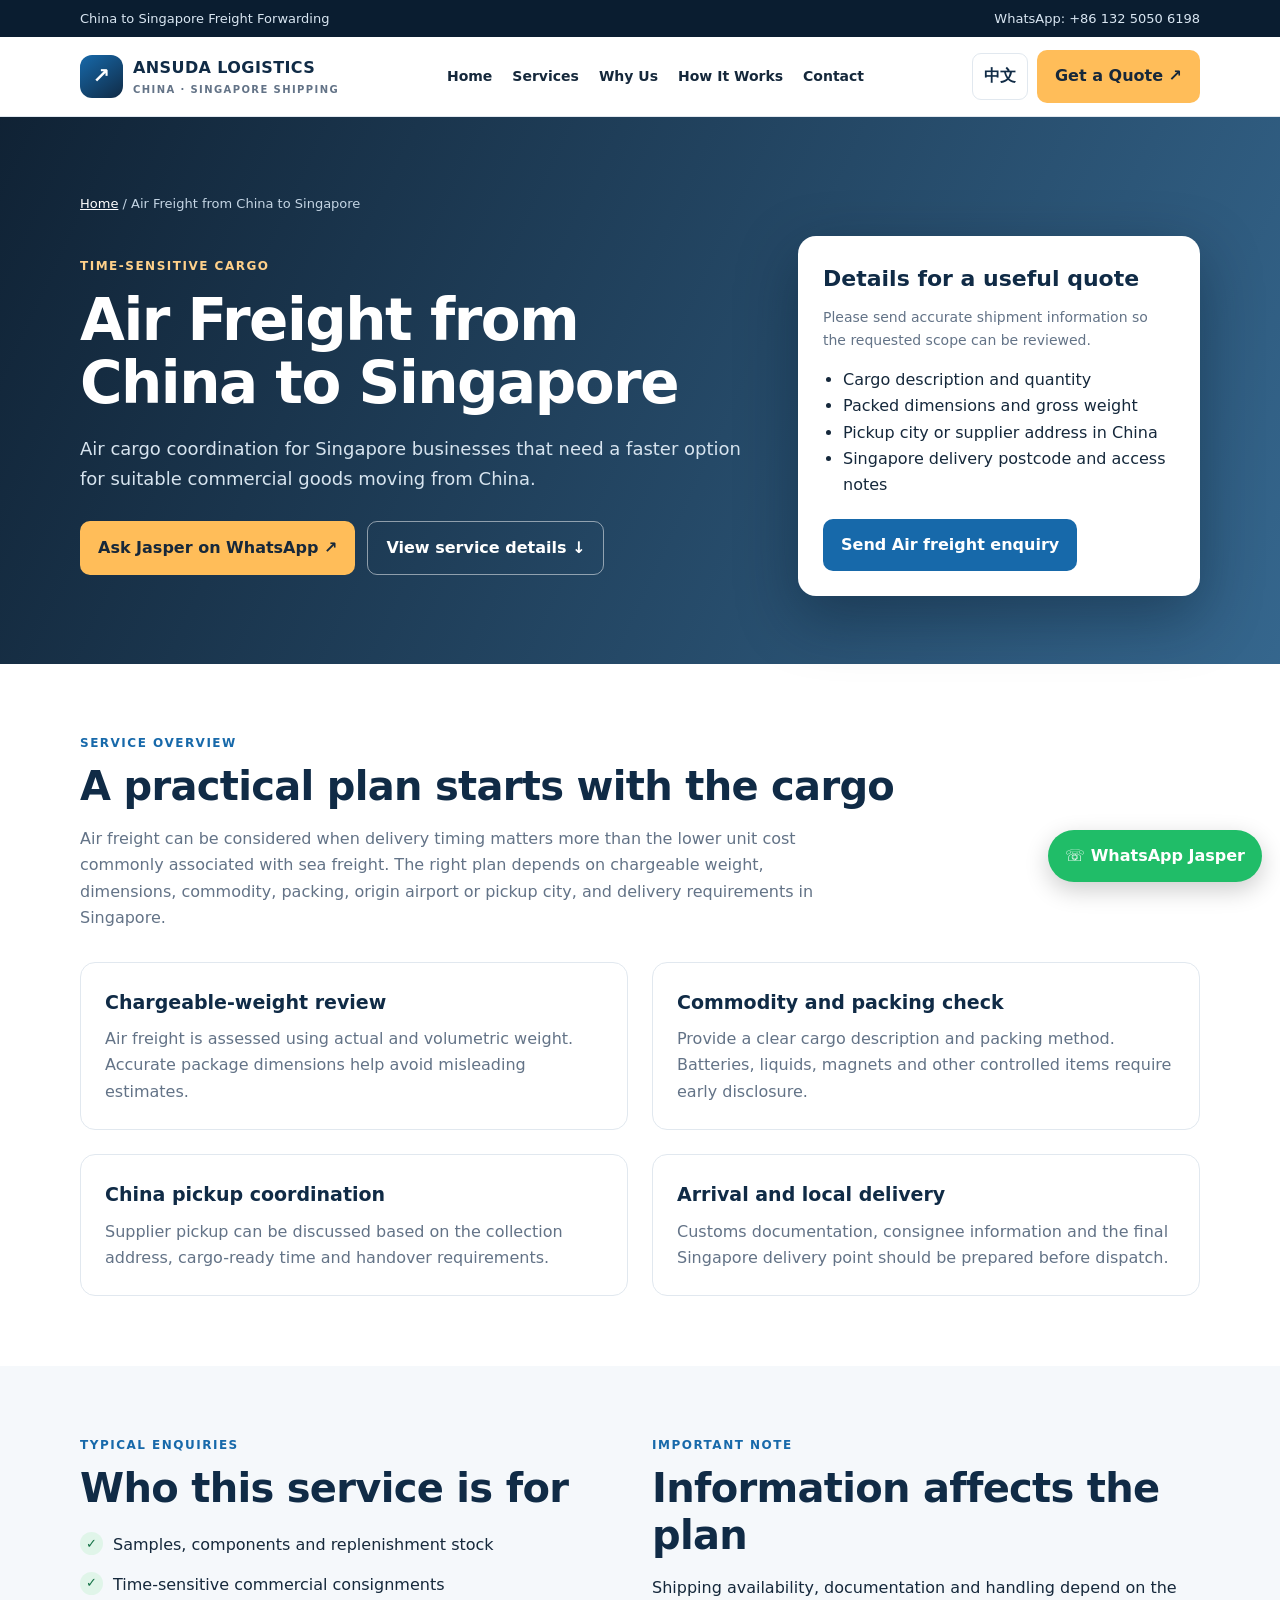
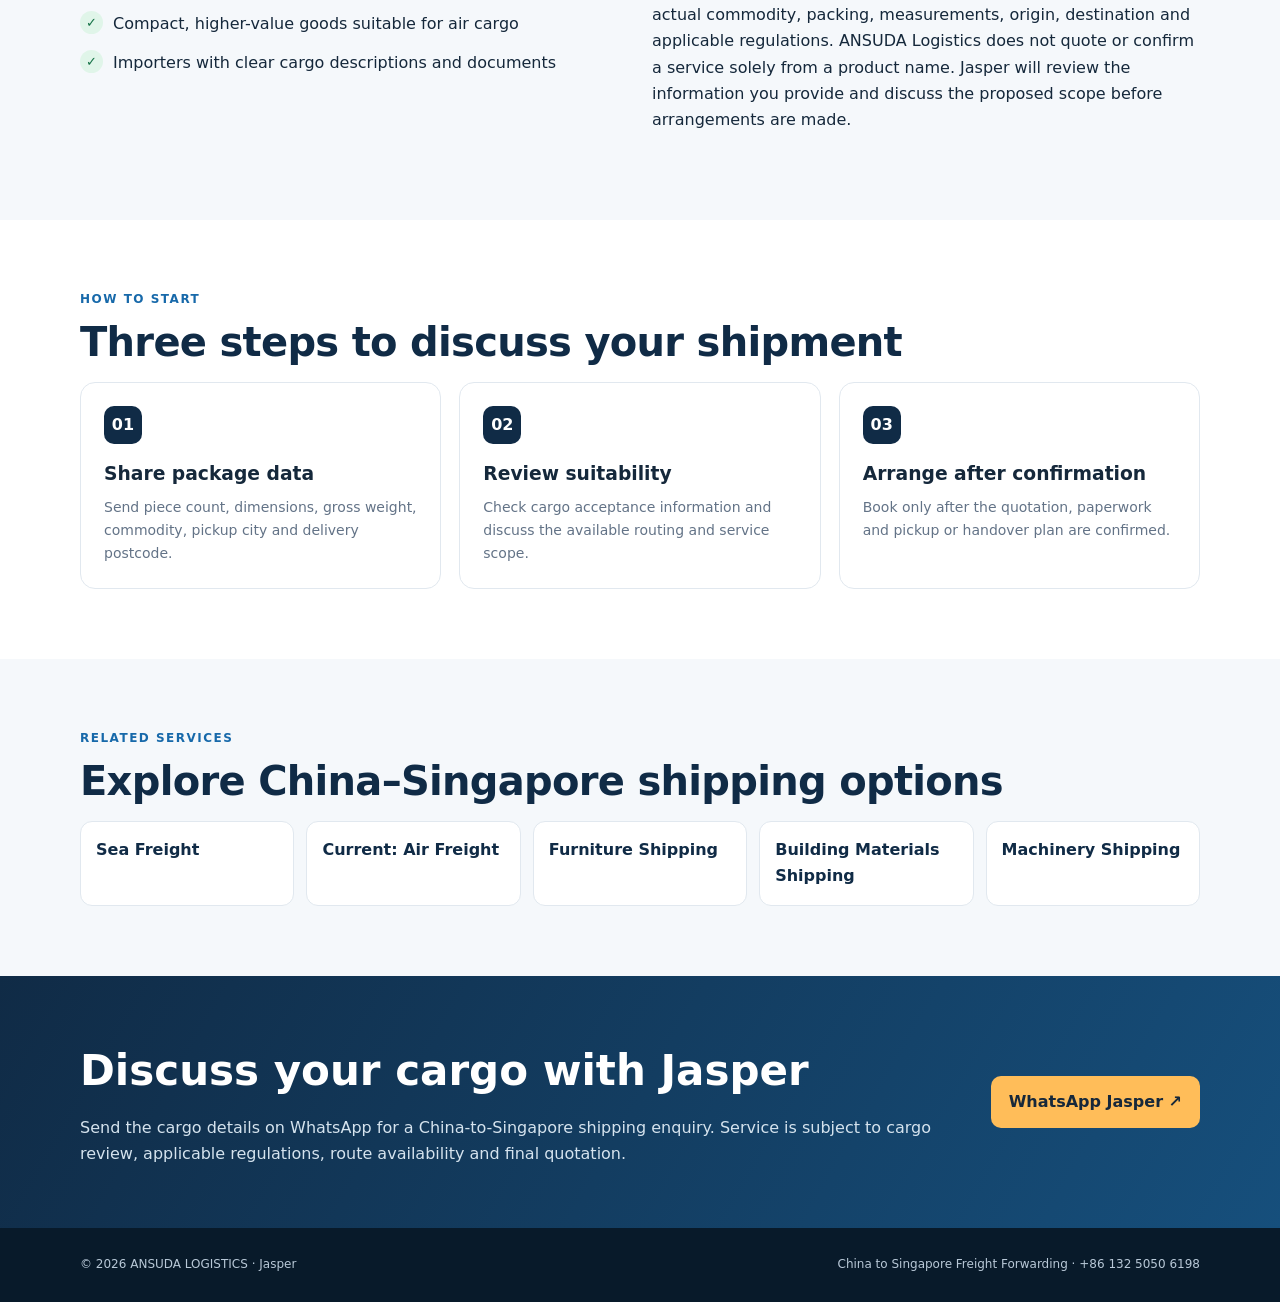
==== air-freight-china-to-singapore/index.html @ 1523f57a "Add phase 2 SEO service pages" ====
<!DOCTYPE html>
<html lang="en"><head><meta charset="utf-8"><meta name="viewport" content="width=device-width,initial-scale=1"><meta name="description" content="Air freight from China to Singapore for time-sensitive commercial cargo, with pickup, customs and delivery coordination. Request a quote from Jasper."><meta name="theme-color" content="#102b46"><link rel="canonical" href="https://sgshipping.com.cn/air-freight-china-to-singapore/"><link rel="stylesheet" href="/assets/service-pages.css"><title>Air Freight China to Singapore | ANSUDA Logistics</title><script type="application/ld+json">{"@context":"https://schema.org","@graph":[{"@type":"Service","name":"Air Freight from China to Singapore","description":"Air freight from China to Singapore for time-sensitive commercial cargo, with pickup, customs and delivery coordination. Request a quote from Jasper.","url":"https://sgshipping.com.cn/air-freight-china-to-singapore/","provider":{"@type":"Organization","name":"ANSUDA Logistics","url":"https://sgshipping.com.cn/"},"areaServed":{"@type":"Country","name":"Singapore"}},{"@type":"BreadcrumbList","itemListElement":[{"@type":"ListItem","position":1,"name":"Home","item":"https://sgshipping.com.cn/"},{"@type":"ListItem","position":2,"name":"Air Freight from China to Singapore","item":"https://sgshipping.com.cn/air-freight-china-to-singapore/"}]}]}</script></head>
<body><div class="topbar"><div class="wrap"><span>China to Singapore Freight Forwarding</span><span>WhatsApp: +86 132 5050 6198</span></div></div>
<nav class="nav" aria-label="Primary"><div class="wrap navinner"><a class="brand" href="/"><span class="brandmark">↗</span><span>ANSUDA LOGISTICS<small>CHINA · SINGAPORE SHIPPING</small></span></a><button class="menu" id="menu" type="button" aria-expanded="false" aria-controls="navlinks" aria-label="Open navigation menu">☰</button><div class="navlinks" id="navlinks"><a href="/">Home</a><a href="/#services">Services</a><a href="/#why-us">Why Us</a><a href="/#process">How It Works</a><a href="#contact">Contact</a></div><div class="actions"><a class="lang" href="/?lang=zh" lang="zh">中文</a><a class="btn" href="https://wa.me/8613250506198?text=Hi%20Jasper%2C%20I'd%20like%20an%20air%20freight%20quote%20from%20China%20to%20Singapore." target="_blank" rel="noopener">Get a Quote ↗</a></div></div></nav>
<main><section class="hero"><div class="wrap"><p class="breadcrumbs"><a href="/">Home</a> / Air Freight from China to Singapore</p><div class="hero-grid"><div><div class="eyebrow">TIME-SENSITIVE CARGO</div><h1>Air Freight from China to Singapore</h1><p class="lead">Air cargo coordination for Singapore businesses that need a faster option for suitable commercial goods moving from China.</p><div class="hero-buttons"><a class="btn" href="https://wa.me/8613250506198?text=Hi%20Jasper%2C%20I'd%20like%20an%20air%20freight%20quote%20from%20China%20to%20Singapore." target="_blank" rel="noopener">Ask Jasper on WhatsApp ↗</a><a class="btn outline" href="#details">View service details ↓</a></div></div><aside class="quote-card"><h2>Details for a useful quote</h2><p>Please send accurate shipment information so the requested scope can be reviewed.</p><ul><li>Cargo description and quantity</li><li>Packed dimensions and gross weight</li><li>Pickup city or supplier address in China</li><li>Singapore delivery postcode and access notes</li></ul><a class="btn blue" href="https://wa.me/8613250506198?text=Hi%20Jasper%2C%20I'd%20like%20an%20air%20freight%20quote%20from%20China%20to%20Singapore." target="_blank" rel="noopener">Send Air freight enquiry</a></aside></div></div></section>
<section class="section" id="details"><div class="wrap"><div class="kicker">SERVICE OVERVIEW</div><h2>A practical plan starts with the cargo</h2><p class="section-intro">Air freight can be considered when delivery timing matters more than the lower unit cost commonly associated with sea freight. The right plan depends on chargeable weight, dimensions, commodity, packing, origin airport or pickup city, and delivery requirements in Singapore.</p><div class="grid-2"><article class="card"><h3>Chargeable-weight review</h3><p>Air freight is assessed using actual and volumetric weight. Accurate package dimensions help avoid misleading estimates.</p></article><article class="card"><h3>Commodity and packing check</h3><p>Provide a clear cargo description and packing method. Batteries, liquids, magnets and other controlled items require early disclosure.</p></article><article class="card"><h3>China pickup coordination</h3><p>Supplier pickup can be discussed based on the collection address, cargo-ready time and handover requirements.</p></article><article class="card"><h3>Arrival and local delivery</h3><p>Customs documentation, consignee information and the final Singapore delivery point should be prepared before dispatch.</p></article></div></div></section>
<section class="section soft"><div class="wrap grid-2"><div><div class="kicker">TYPICAL ENQUIRIES</div><h2>Who this service is for</h2><ul class="checklist"><li><span class="check">✓</span><span>Samples, components and replenishment stock</span></li><li><span class="check">✓</span><span>Time-sensitive commercial consignments</span></li><li><span class="check">✓</span><span>Compact, higher-value goods suitable for air cargo</span></li><li><span class="check">✓</span><span>Importers with clear cargo descriptions and documents</span></li></ul></div><div><div class="kicker">IMPORTANT NOTE</div><h2>Information affects the plan</h2><p>Shipping availability, documentation and handling depend on the actual commodity, packing, measurements, origin, destination and applicable regulations. ANSUDA Logistics does not quote or confirm a service solely from a product name. Jasper will review the information you provide and discuss the proposed scope before arrangements are made.</p></div></div></section>
<section class="section"><div class="wrap"><div class="kicker">HOW TO START</div><h2>Three steps to discuss your shipment</h2><div class="steps"><article class="step"><b>01</b><h3>Share package data</h3><p>Send piece count, dimensions, gross weight, commodity, pickup city and delivery postcode.</p></article><article class="step"><b>02</b><h3>Review suitability</h3><p>Check cargo acceptance information and discuss the available routing and service scope.</p></article><article class="step"><b>03</b><h3>Arrange after confirmation</h3><p>Book only after the quotation, paperwork and pickup or handover plan are confirmed.</p></article></div></div></section>
<section class="section soft"><div class="wrap"><div class="kicker">RELATED SERVICES</div><h2>Explore China–Singapore shipping options</h2><div class="related"><a href="/sea-freight-china-to-singapore/">Sea Freight</a><a href="/air-freight-china-to-singapore/">Current: Air Freight</a><a href="/furniture-shipping-china-to-singapore/">Furniture Shipping</a><a href="/building-materials-shipping-to-singapore/">Building Materials Shipping</a><a href="/machinery-shipping-china-to-singapore/">Machinery Shipping</a></div></div></section>
<section class="cta" id="contact"><div class="wrap cta-grid"><div><h2>Discuss your cargo with Jasper</h2><p>Send the cargo details on WhatsApp for a China-to-Singapore shipping enquiry. Service is subject to cargo review, applicable regulations, route availability and final quotation.</p></div><a class="btn" href="https://wa.me/8613250506198?text=Hi%20Jasper%2C%20I'd%20like%20an%20air%20freight%20quote%20from%20China%20to%20Singapore." target="_blank" rel="noopener">WhatsApp Jasper ↗</a></div></section></main>
<footer class="footer"><div class="wrap"><span>© <span id="year"></span> ANSUDA LOGISTICS · Jasper</span><span>China to Singapore Freight Forwarding · +86 132 5050 6198</span></div></footer><a class="floating-wa" href="https://wa.me/8613250506198?text=Hi%20Jasper%2C%20I'd%20like%20an%20air%20freight%20quote%20from%20China%20to%20Singapore." target="_blank" rel="noopener" aria-label="Ask Jasper about Air freight on WhatsApp">☏ WhatsApp Jasper</a>
<script>const menu=document.getElementById('menu'),links=document.getElementById('navlinks');menu.addEventListener('click',()=>{const open=menu.getAttribute('aria-expanded')==='true';menu.setAttribute('aria-expanded',String(!open));menu.textContent=open?'☰':'×';links.classList.toggle('open',!open)});links.querySelectorAll('a').forEach(a=>a.addEventListener('click',()=>{links.classList.remove('open');menu.setAttribute('aria-expanded','false');menu.textContent='☰'}));document.addEventListener('keydown',e=>{if(e.key==='Escape'){links.classList.remove('open');menu.setAttribute('aria-expanded','false');menu.textContent='☰'}});document.getElementById('year').textContent=new Date().getFullYear();</script></body></html>
---- assets/service-pages.css ----
:root{--navy:#102b46;--blue:#1769aa;--gold:#ffbd59;--ink:#15283b;--muted:#637387;--paper:#f5f8fb;--white:#fff;--line:#e1e8ef}
*{box-sizing:border-box}html{scroll-behavior:smooth;overflow-x:hidden}body{margin:0;overflow-x:hidden;font-family:Inter,ui-sans-serif,system-ui,-apple-system,BlinkMacSystemFont,"Segoe UI",sans-serif;color:var(--ink);line-height:1.65;background:#fff}a{color:inherit}.wrap{width:min(1120px,92%);margin:auto}.topbar{background:#0a1d30;color:#d9e6f2;font-size:13px;padding:8px 0}.topbar .wrap,.footer .wrap{display:flex;justify-content:space-between;gap:12px;flex-wrap:wrap}.nav{position:sticky;top:0;z-index:10;background:#fff;border-bottom:1px solid var(--line)}.navinner{display:flex;align-items:center;justify-content:space-between;gap:20px;padding:13px 0}.brand{display:flex;align-items:center;gap:10px;text-decoration:none;font-weight:850;letter-spacing:.4px;color:var(--navy)}.brandmark{width:43px;height:43px;flex:0 0 43px;border-radius:12px;background:linear-gradient(145deg,#1769aa,#102b46);display:grid;place-items:center;color:#fff;font-size:21px}.brand small{display:block;font-size:10px;letter-spacing:1.4px;color:var(--muted)}.navlinks{display:flex;align-items:center;gap:20px;font-size:14px;font-weight:700}.navlinks a{text-decoration:none}.navlinks a:hover,.text-link:hover{color:var(--blue)}.actions{display:flex;align-items:center;gap:9px}.lang{border:1px solid var(--line);border-radius:9px;padding:9px 11px;text-decoration:none;font-weight:800;color:var(--navy)}.menu{display:none;border:1px solid var(--line);background:#fff;border-radius:9px;width:43px;height:43px;font-size:21px;color:var(--navy)}.btn{display:inline-flex;align-items:center;justify-content:center;gap:8px;background:var(--gold);color:#17283a;text-decoration:none;border-radius:10px;padding:13px 18px;font-weight:850;transition:.2s}.btn:hover{transform:translateY(-1px)}.btn.blue{background:var(--blue);color:#fff}.btn.outline{background:transparent;border:1px solid rgba(255,255,255,.5);color:#fff}.hero{background:linear-gradient(115deg,#081b2ef7,#164f7cdd);color:#fff;padding:76px 0 68px}.breadcrumbs{font-size:13px;color:#c4d5e4;margin:0 0 22px}.breadcrumbs a{color:#fff}.hero-grid{display:grid;grid-template-columns:minmax(0,1.25fr) minmax(280px,.75fr);gap:48px;align-items:center}.eyebrow,.kicker{font-size:12px;font-weight:900;text-transform:uppercase;letter-spacing:1.5px}.eyebrow{color:#ffd18a}.kicker{color:var(--blue)}h1{font-size:clamp(36px,5vw,58px);line-height:1.08;letter-spacing:-1.5px;margin:12px 0 20px;overflow-wrap:anywhere}.lead{font-size:18px;color:#d7e4ef;max-width:720px}.hero-buttons{display:flex;gap:12px;flex-wrap:wrap;margin-top:27px}.quote-card{background:#fff;color:var(--ink);border-radius:18px;padding:25px;box-shadow:0 20px 60px #06172966}.quote-card h2{font-size:22px;margin:0 0 8px;color:var(--navy)}.quote-card p{font-size:14px;color:var(--muted);margin:0 0 15px}.quote-card ul{padding-left:20px;margin:0 0 20px}.section{padding:70px 0}.soft{background:var(--paper)}.section h2{font-size:clamp(28px,3.5vw,40px);line-height:1.18;letter-spacing:-.7px;color:var(--navy);margin:9px 0 16px}.section-intro{max-width:760px;color:var(--muted);margin:0 0 30px}.grid-2{display:grid;grid-template-columns:repeat(2,minmax(0,1fr));gap:24px}.card{border:1px solid var(--line);border-radius:15px;padding:24px;background:#fff}.card h3{margin:0 0 8px;color:var(--navy);font-size:19px}.card p{margin:0;color:var(--muted)}.checklist{list-style:none;padding:0;margin:20px 0;display:grid;gap:13px}.checklist li{display:flex;gap:10px;align-items:flex-start}.check{width:23px;height:23px;flex:0 0 23px;border-radius:50%;display:grid;place-items:center;background:#e0f5e9;color:#167247;font-weight:900;font-size:13px}.steps{display:grid;grid-template-columns:repeat(3,minmax(0,1fr));gap:18px}.step{border:1px solid var(--line);border-radius:15px;padding:23px;background:#fff}.step b{display:grid;place-items:center;width:38px;height:38px;border-radius:10px;background:var(--navy);color:#fff}.step h3{margin:15px 0 6px}.step p{margin:0;color:var(--muted);font-size:14px}.related{display:grid;grid-template-columns:repeat(5,minmax(0,1fr));gap:12px}.related a{border:1px solid var(--line);border-radius:12px;padding:15px;text-decoration:none;font-weight:800;color:var(--navy);background:#fff}.related a:hover{border-color:var(--blue);color:var(--blue)}.cta{background:linear-gradient(120deg,#102b46,#164f7c);color:#fff;padding:60px 0}.cta-grid{display:grid;grid-template-columns:minmax(0,1fr) auto;gap:35px;align-items:center}.cta h2{color:#fff;margin:0 0 10px;font-size:clamp(28px,4vw,42px)}.cta p{margin:0;color:#d5e3ee}.footer{background:#081a2a;color:#b8c8d7;padding:27px 0;font-size:12px}.floating-wa{position:fixed;right:18px;bottom:18px;z-index:20;background:#20bd68;color:#fff;text-decoration:none;padding:13px 17px;border-radius:999px;box-shadow:0 8px 25px #0003;font-weight:850}
@media(max-width:900px){.navinner{flex-wrap:wrap}.brand{flex:1}.menu{display:block}.navlinks{display:none;order:4;width:100%;flex-direction:column;align-items:stretch;gap:0;padding:6px;background:var(--paper);border:1px solid var(--line);border-radius:12px}.navlinks.open{display:flex}.navlinks a{padding:10px 12px}.hero-grid,.cta-grid{grid-template-columns:minmax(0,1fr)}.quote-card{max-width:560px}.related{grid-template-columns:repeat(2,minmax(0,1fr))}.section{padding:56px 0}}
@media(max-width:600px){.actions{order:3;width:100%;display:grid;grid-template-columns:auto minmax(0,1fr)}.actions .btn{width:100%}.grid-2,.steps,.related{grid-template-columns:minmax(0,1fr)}.hero{padding:50px 0}.lead{font-size:16px}}
@media(max-width:420px){.topbar .wrap{display:block;text-align:center}.navinner{padding:10px 0}.brandmark{width:38px;height:38px;flex-basis:38px}.brand{font-size:14px;min-width:0}.brand small{font-size:8px;letter-spacing:.8px}.actions .btn{padding:10px 8px;font-size:12px}.hero h1{font-size:clamp(31px,10vw,38px)}.hero-buttons .btn{width:100%;text-align:center}.quote-card,.card,.step{padding:19px}.floating-wa{right:12px;bottom:12px;width:54px;height:54px;padding:0;display:grid;place-items:center;font-size:0}.floating-wa:before{content:"☏";font-size:25px}.footer{padding-bottom:82px}}
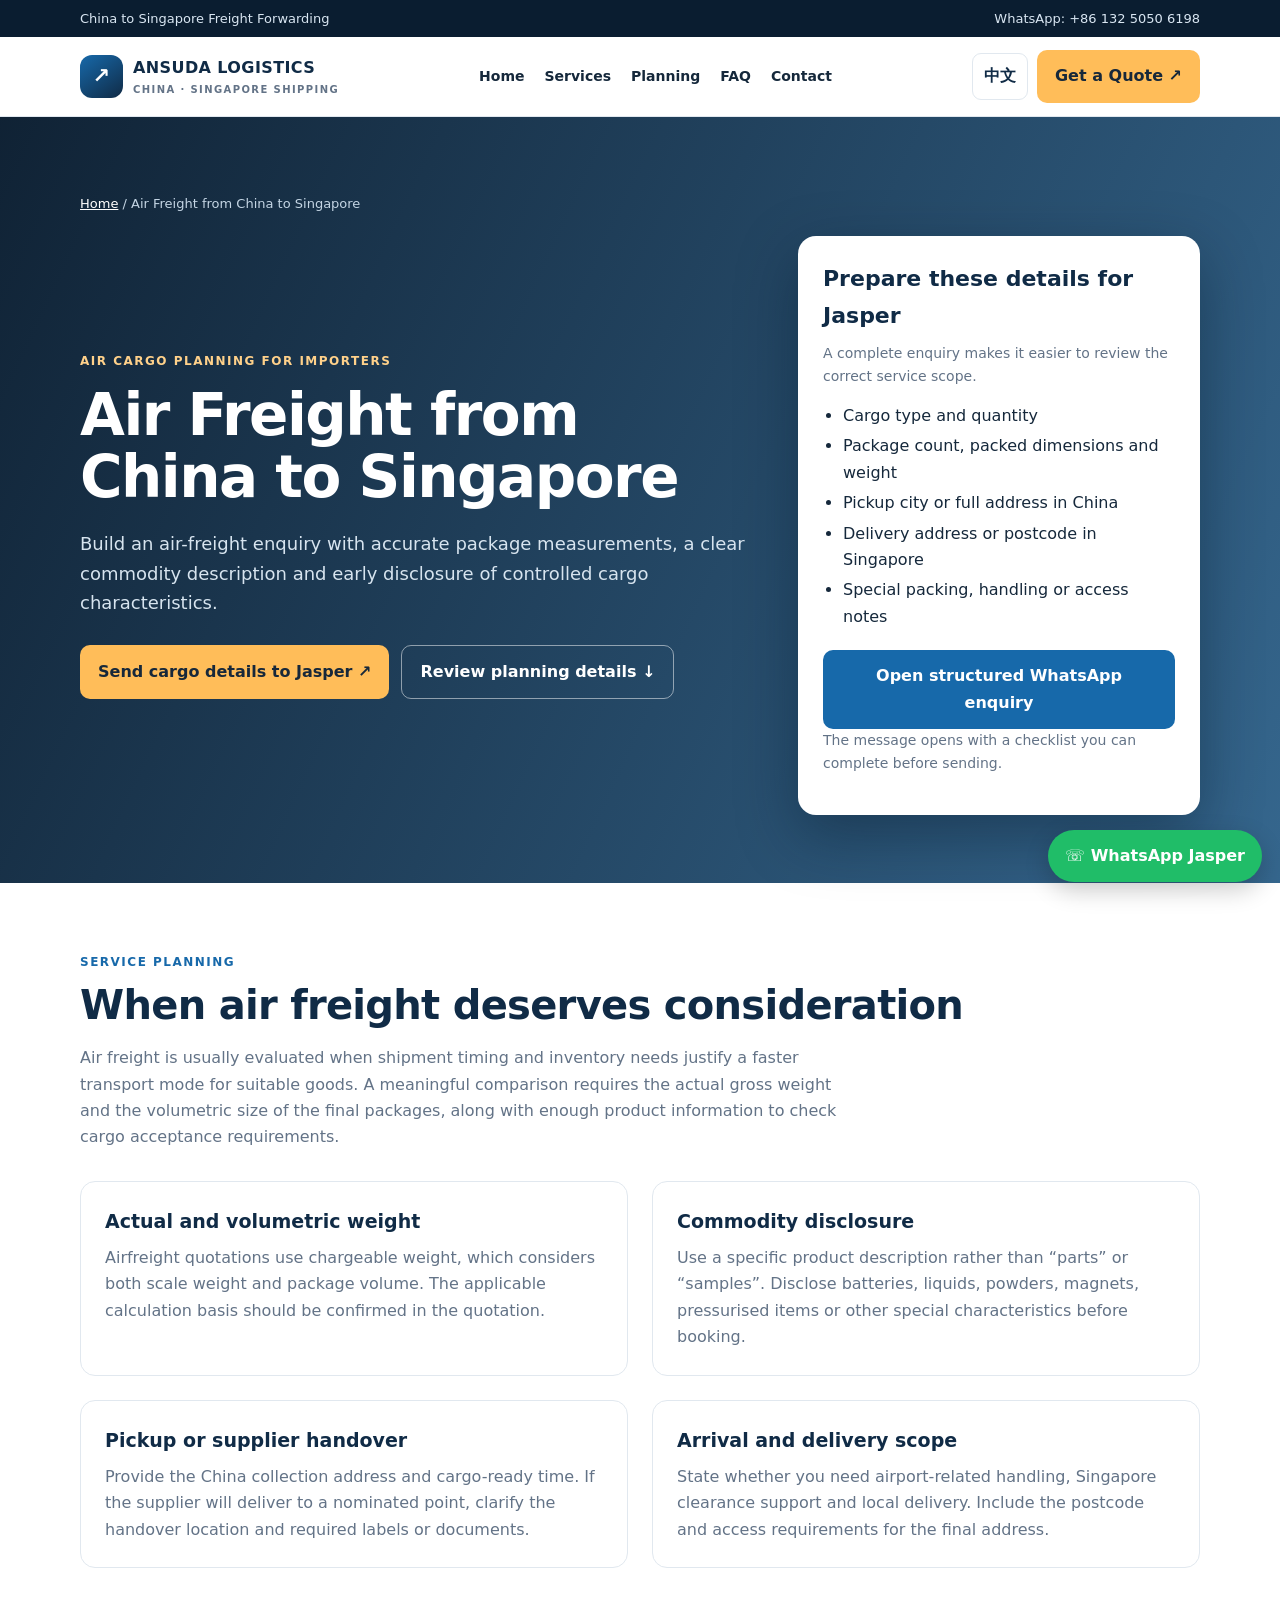
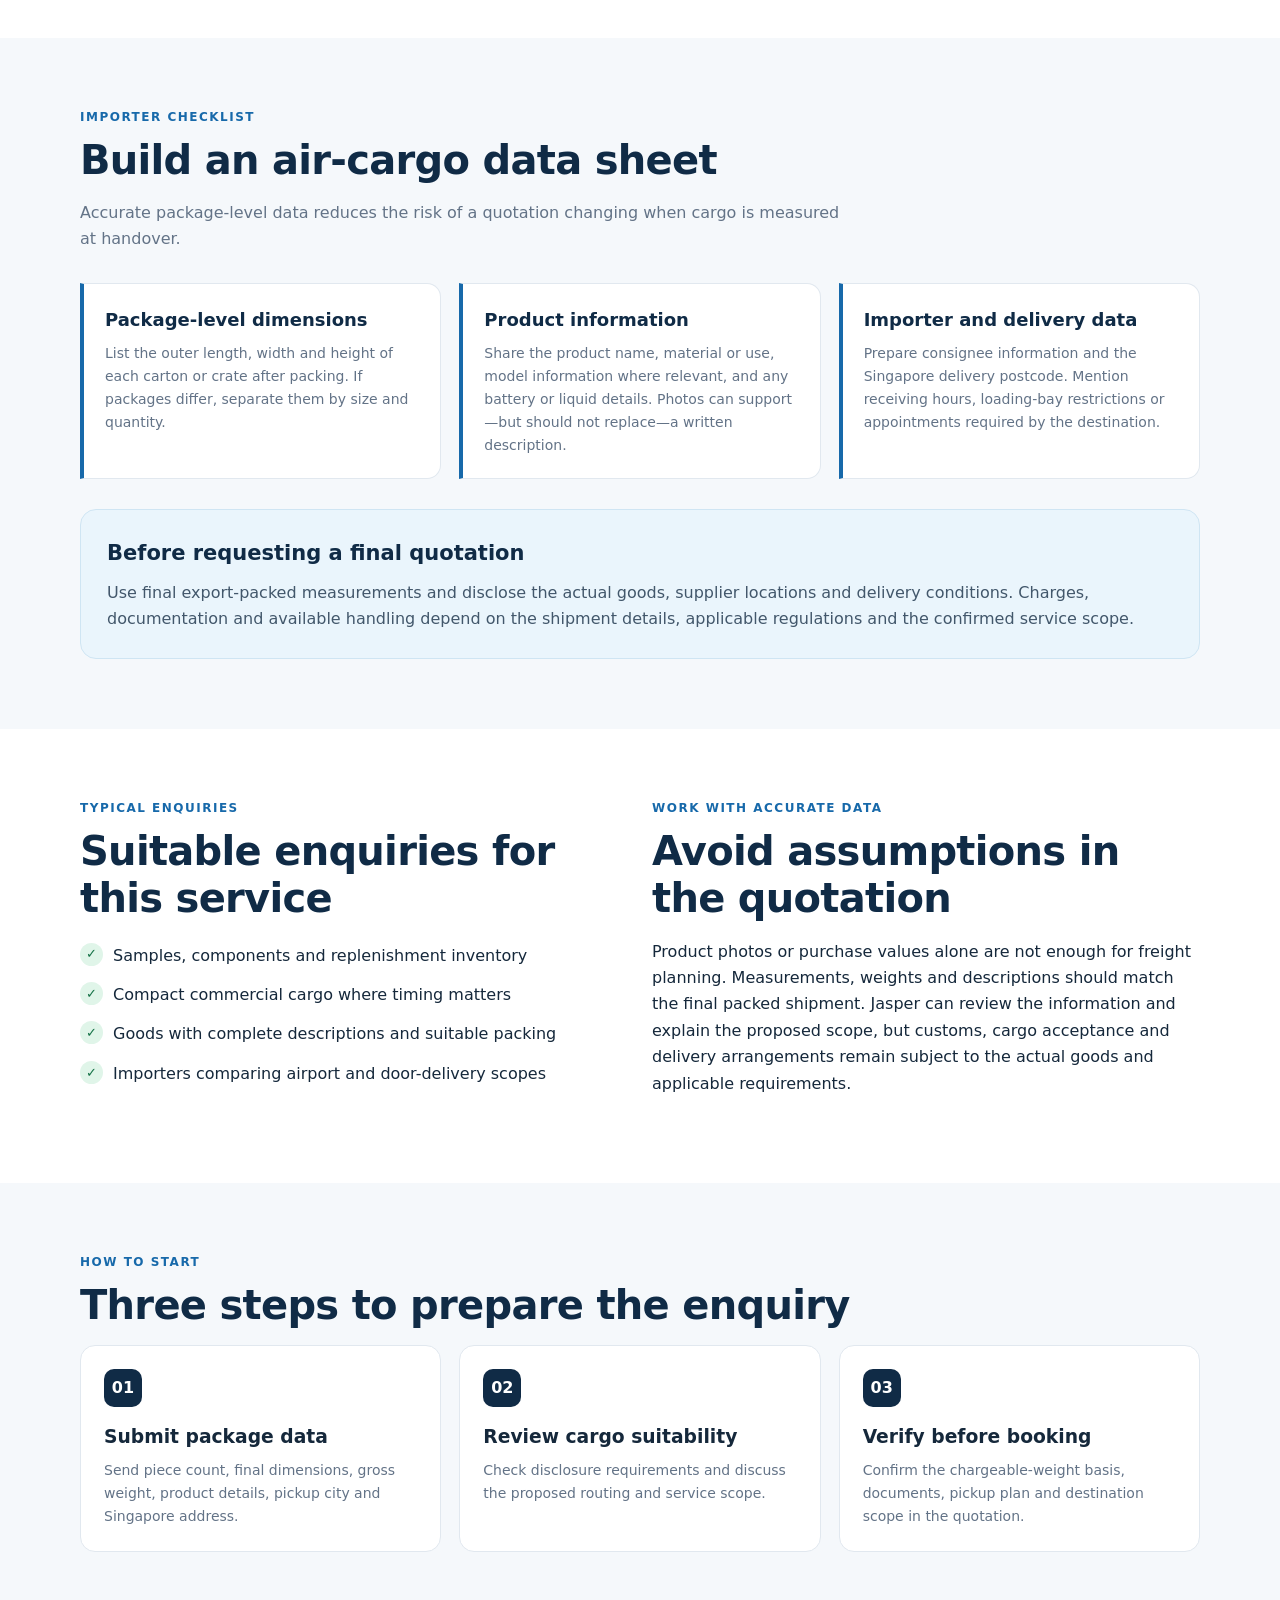
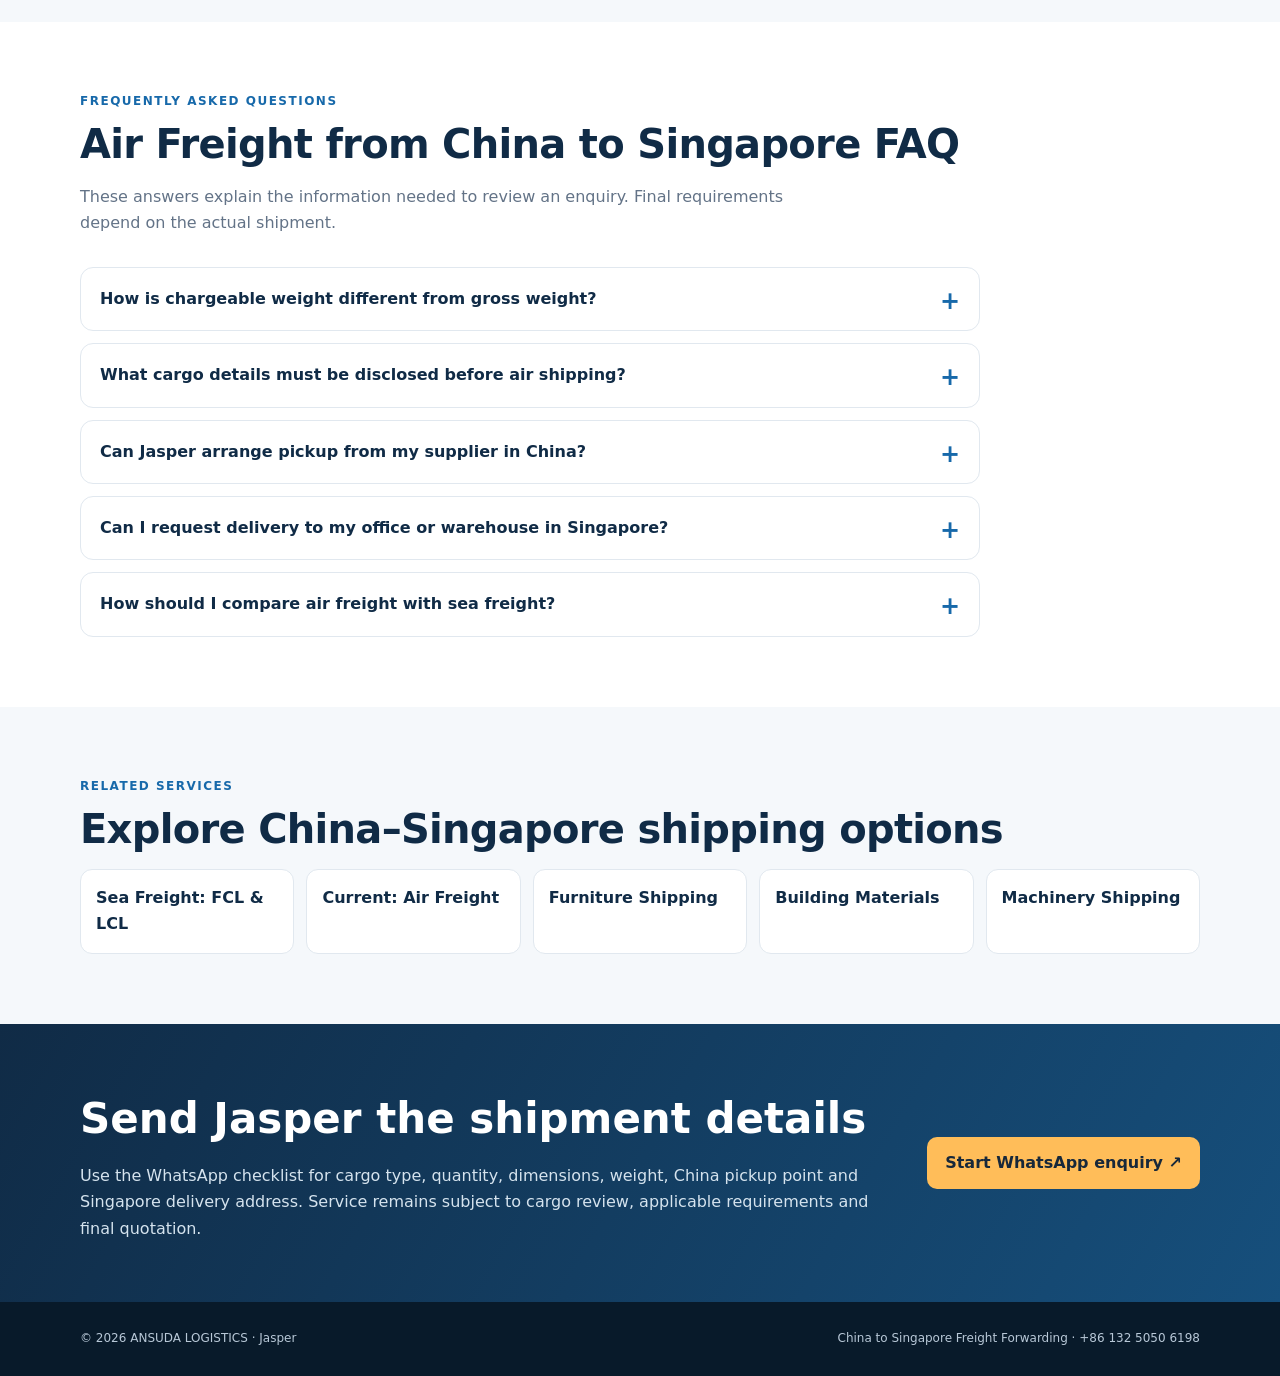
==== commit 44c32d19: "Expand service content and add shipment FAQs" ====
--- a/air-freight-china-to-singapore/index.html
+++ b/air-freight-china-to-singapore/index.html
@@ -1,12 +1,14 @@
 <!DOCTYPE html>
-<html lang="en"><head><meta charset="utf-8"><meta name="viewport" content="width=device-width,initial-scale=1"><meta name="description" content="Air freight from China to Singapore for time-sensitive commercial cargo, with pickup, customs and delivery coordination. Request a quote from Jasper."><meta name="theme-color" content="#102b46"><link rel="canonical" href="https://sgshipping.com.cn/air-freight-china-to-singapore/"><link rel="stylesheet" href="/assets/service-pages.css"><title>Air Freight China to Singapore | ANSUDA Logistics</title><script type="application/ld+json">{"@context":"https://schema.org","@graph":[{"@type":"Service","name":"Air Freight from China to Singapore","description":"Air freight from China to Singapore for time-sensitive commercial cargo, with pickup, customs and delivery coordination. Request a quote from Jasper.","url":"https://sgshipping.com.cn/air-freight-china-to-singapore/","provider":{"@type":"Organization","name":"ANSUDA Logistics","url":"https://sgshipping.com.cn/"},"areaServed":{"@type":"Country","name":"Singapore"}},{"@type":"BreadcrumbList","itemListElement":[{"@type":"ListItem","position":1,"name":"Home","item":"https://sgshipping.com.cn/"},{"@type":"ListItem","position":2,"name":"Air Freight from China to Singapore","item":"https://sgshipping.com.cn/air-freight-china-to-singapore/"}]}]}</script></head>
+<html lang="en"><head><meta charset="utf-8"><meta name="viewport" content="width=device-width,initial-scale=1"><meta name="description" content="Plan air freight from China to Singapore using accurate chargeable weight, cargo disclosure, pickup details and final delivery requirements."><meta name="theme-color" content="#102b46"><link rel="canonical" href="https://sgshipping.com.cn/air-freight-china-to-singapore/"><link rel="stylesheet" href="/assets/service-pages.css"><title>Air Freight China to Singapore | ANSUDA Logistics</title><script type="application/ld+json">{"@context":"https://schema.org","@graph":[{"@type":"Service","name":"Air Freight from China to Singapore","description":"Plan air freight from China to Singapore using accurate chargeable weight, cargo disclosure, pickup details and final delivery requirements.","url":"https://sgshipping.com.cn/air-freight-china-to-singapore/","provider":{"@type":"Organization","name":"ANSUDA Logistics","url":"https://sgshipping.com.cn/"},"areaServed":{"@type":"Country","name":"Singapore"}},{"@type":"BreadcrumbList","itemListElement":[{"@type":"ListItem","position":1,"name":"Home","item":"https://sgshipping.com.cn/"},{"@type":"ListItem","position":2,"name":"Air Freight from China to Singapore","item":"https://sgshipping.com.cn/air-freight-china-to-singapore/"}]},{"@type":"FAQPage","mainEntity":[{"@type":"Question","name":"How is chargeable weight different from gross weight?","acceptedAnswer":{"@type":"Answer","text":"Gross weight is the scale weight. Chargeable weight also considers the space occupied by the packages. The carrier’s applicable volumetric basis should be confirmed when the shipment is quoted."}},{"@type":"Question","name":"What cargo details must be disclosed before air shipping?","acceptedAnswer":{"@type":"Answer","text":"Give a precise commodity description and disclose batteries, liquids, powders, magnets, pressurised contents or other special characteristics. Incomplete descriptions can prevent a reliable acceptance review."}},{"@type":"Question","name":"Can Jasper arrange pickup from my supplier in China?","acceptedAnswer":{"@type":"Answer","text":"Pickup can be discussed as part of the quotation. Provide the full collection address, contact person, cargo-ready date, package count and any handover restrictions."}},{"@type":"Question","name":"Can I request delivery to my office or warehouse in Singapore?","acceptedAnswer":{"@type":"Answer","text":"Yes, include it in the enquiry. Provide the postcode, floor or loading-bay information, receiving hours and any appointment rules so the delivery scope can be assessed."}},{"@type":"Question","name":"How should I compare air freight with sea freight?","acceptedAnswer":{"@type":"Answer","text":"Compare the complete service scope, chargeable quantity, cargo suitability and business timing—not only a headline freight figure. Jasper can review both options when the shipment data is complete."}}]}]}</script></head>
 <body><div class="topbar"><div class="wrap"><span>China to Singapore Freight Forwarding</span><span>WhatsApp: +86 132 5050 6198</span></div></div>
-<nav class="nav" aria-label="Primary"><div class="wrap navinner"><a class="brand" href="/"><span class="brandmark">↗</span><span>ANSUDA LOGISTICS<small>CHINA · SINGAPORE SHIPPING</small></span></a><button class="menu" id="menu" type="button" aria-expanded="false" aria-controls="navlinks" aria-label="Open navigation menu">☰</button><div class="navlinks" id="navlinks"><a href="/">Home</a><a href="/#services">Services</a><a href="/#why-us">Why Us</a><a href="/#process">How It Works</a><a href="#contact">Contact</a></div><div class="actions"><a class="lang" href="/?lang=zh" lang="zh">中文</a><a class="btn" href="https://wa.me/8613250506198?text=Hi%20Jasper%2C%20I'd%20like%20an%20air%20freight%20quote%20from%20China%20to%20Singapore." target="_blank" rel="noopener">Get a Quote ↗</a></div></div></nav>
-<main><section class="hero"><div class="wrap"><p class="breadcrumbs"><a href="/">Home</a> / Air Freight from China to Singapore</p><div class="hero-grid"><div><div class="eyebrow">TIME-SENSITIVE CARGO</div><h1>Air Freight from China to Singapore</h1><p class="lead">Air cargo coordination for Singapore businesses that need a faster option for suitable commercial goods moving from China.</p><div class="hero-buttons"><a class="btn" href="https://wa.me/8613250506198?text=Hi%20Jasper%2C%20I'd%20like%20an%20air%20freight%20quote%20from%20China%20to%20Singapore." target="_blank" rel="noopener">Ask Jasper on WhatsApp ↗</a><a class="btn outline" href="#details">View service details ↓</a></div></div><aside class="quote-card"><h2>Details for a useful quote</h2><p>Please send accurate shipment information so the requested scope can be reviewed.</p><ul><li>Cargo description and quantity</li><li>Packed dimensions and gross weight</li><li>Pickup city or supplier address in China</li><li>Singapore delivery postcode and access notes</li></ul><a class="btn blue" href="https://wa.me/8613250506198?text=Hi%20Jasper%2C%20I'd%20like%20an%20air%20freight%20quote%20from%20China%20to%20Singapore." target="_blank" rel="noopener">Send Air freight enquiry</a></aside></div></div></section>
-<section class="section" id="details"><div class="wrap"><div class="kicker">SERVICE OVERVIEW</div><h2>A practical plan starts with the cargo</h2><p class="section-intro">Air freight can be considered when delivery timing matters more than the lower unit cost commonly associated with sea freight. The right plan depends on chargeable weight, dimensions, commodity, packing, origin airport or pickup city, and delivery requirements in Singapore.</p><div class="grid-2"><article class="card"><h3>Chargeable-weight review</h3><p>Air freight is assessed using actual and volumetric weight. Accurate package dimensions help avoid misleading estimates.</p></article><article class="card"><h3>Commodity and packing check</h3><p>Provide a clear cargo description and packing method. Batteries, liquids, magnets and other controlled items require early disclosure.</p></article><article class="card"><h3>China pickup coordination</h3><p>Supplier pickup can be discussed based on the collection address, cargo-ready time and handover requirements.</p></article><article class="card"><h3>Arrival and local delivery</h3><p>Customs documentation, consignee information and the final Singapore delivery point should be prepared before dispatch.</p></article></div></div></section>
-<section class="section soft"><div class="wrap grid-2"><div><div class="kicker">TYPICAL ENQUIRIES</div><h2>Who this service is for</h2><ul class="checklist"><li><span class="check">✓</span><span>Samples, components and replenishment stock</span></li><li><span class="check">✓</span><span>Time-sensitive commercial consignments</span></li><li><span class="check">✓</span><span>Compact, higher-value goods suitable for air cargo</span></li><li><span class="check">✓</span><span>Importers with clear cargo descriptions and documents</span></li></ul></div><div><div class="kicker">IMPORTANT NOTE</div><h2>Information affects the plan</h2><p>Shipping availability, documentation and handling depend on the actual commodity, packing, measurements, origin, destination and applicable regulations. ANSUDA Logistics does not quote or confirm a service solely from a product name. Jasper will review the information you provide and discuss the proposed scope before arrangements are made.</p></div></div></section>
-<section class="section"><div class="wrap"><div class="kicker">HOW TO START</div><h2>Three steps to discuss your shipment</h2><div class="steps"><article class="step"><b>01</b><h3>Share package data</h3><p>Send piece count, dimensions, gross weight, commodity, pickup city and delivery postcode.</p></article><article class="step"><b>02</b><h3>Review suitability</h3><p>Check cargo acceptance information and discuss the available routing and service scope.</p></article><article class="step"><b>03</b><h3>Arrange after confirmation</h3><p>Book only after the quotation, paperwork and pickup or handover plan are confirmed.</p></article></div></div></section>
-<section class="section soft"><div class="wrap"><div class="kicker">RELATED SERVICES</div><h2>Explore China–Singapore shipping options</h2><div class="related"><a href="/sea-freight-china-to-singapore/">Sea Freight</a><a href="/air-freight-china-to-singapore/">Current: Air Freight</a><a href="/furniture-shipping-china-to-singapore/">Furniture Shipping</a><a href="/building-materials-shipping-to-singapore/">Building Materials Shipping</a><a href="/machinery-shipping-china-to-singapore/">Machinery Shipping</a></div></div></section>
-<section class="cta" id="contact"><div class="wrap cta-grid"><div><h2>Discuss your cargo with Jasper</h2><p>Send the cargo details on WhatsApp for a China-to-Singapore shipping enquiry. Service is subject to cargo review, applicable regulations, route availability and final quotation.</p></div><a class="btn" href="https://wa.me/8613250506198?text=Hi%20Jasper%2C%20I'd%20like%20an%20air%20freight%20quote%20from%20China%20to%20Singapore." target="_blank" rel="noopener">WhatsApp Jasper ↗</a></div></section></main>
-<footer class="footer"><div class="wrap"><span>© <span id="year"></span> ANSUDA LOGISTICS · Jasper</span><span>China to Singapore Freight Forwarding · +86 132 5050 6198</span></div></footer><a class="floating-wa" href="https://wa.me/8613250506198?text=Hi%20Jasper%2C%20I'd%20like%20an%20air%20freight%20quote%20from%20China%20to%20Singapore." target="_blank" rel="noopener" aria-label="Ask Jasper about Air freight on WhatsApp">☏ WhatsApp Jasper</a>
+<nav class="nav" aria-label="Primary"><div class="wrap navinner"><a class="brand" href="/"><span class="brandmark">↗</span><span>ANSUDA LOGISTICS<small>CHINA · SINGAPORE SHIPPING</small></span></a><button class="menu" id="menu" type="button" aria-expanded="false" aria-controls="navlinks" aria-label="Open navigation menu">☰</button><div class="navlinks" id="navlinks"><a href="/">Home</a><a href="/#services">Services</a><a href="#details">Planning</a><a href="#faq">FAQ</a><a href="#contact">Contact</a></div><div class="actions"><a class="lang" href="/?lang=zh" lang="zh">中文</a><a class="btn" href="https://wa.me/8613250506198?text=Hi%20Jasper%2C%20I'd%20like%20an%20air%20freight%20quote%20from%20China%20to%20Singapore.%0A%0ACargo%20type%3A%0AQuantity%20%2F%20number%20of%20packages%3A%0APacked%20dimensions%20(L%20%C3%97%20W%20%C3%97%20H)%3A%0AGross%20weight%3A%0APickup%20city%20%2F%20address%20in%20China%3A%0ADelivery%20address%20%2F%20postcode%20in%20Singapore%3A%0AOther%20notes%3A" target="_blank" rel="noopener">Get a Quote ↗</a></div></div></nav>
+<main><section class="hero"><div class="wrap"><p class="breadcrumbs"><a href="/">Home</a> / Air Freight from China to Singapore</p><div class="hero-grid"><div><div class="eyebrow">AIR CARGO PLANNING FOR IMPORTERS</div><h1>Air Freight from China to Singapore</h1><p class="lead">Build an air-freight enquiry with accurate package measurements, a clear commodity description and early disclosure of controlled cargo characteristics.</p><div class="hero-buttons"><a class="btn" href="https://wa.me/8613250506198?text=Hi%20Jasper%2C%20I'd%20like%20an%20air%20freight%20quote%20from%20China%20to%20Singapore.%0A%0ACargo%20type%3A%0AQuantity%20%2F%20number%20of%20packages%3A%0APacked%20dimensions%20(L%20%C3%97%20W%20%C3%97%20H)%3A%0AGross%20weight%3A%0APickup%20city%20%2F%20address%20in%20China%3A%0ADelivery%20address%20%2F%20postcode%20in%20Singapore%3A%0AOther%20notes%3A" target="_blank" rel="noopener">Send cargo details to Jasper ↗</a><a class="btn outline" href="#details">Review planning details ↓</a></div></div><aside class="quote-card"><h2>Prepare these details for Jasper</h2><p>A complete enquiry makes it easier to review the correct service scope.</p><ul><li>Cargo type and quantity</li><li>Package count, packed dimensions and weight</li><li>Pickup city or full address in China</li><li>Delivery address or postcode in Singapore</li><li>Special packing, handling or access notes</li></ul><a class="btn blue" href="https://wa.me/8613250506198?text=Hi%20Jasper%2C%20I'd%20like%20an%20air%20freight%20quote%20from%20China%20to%20Singapore.%0A%0ACargo%20type%3A%0AQuantity%20%2F%20number%20of%20packages%3A%0APacked%20dimensions%20(L%20%C3%97%20W%20%C3%97%20H)%3A%0AGross%20weight%3A%0APickup%20city%20%2F%20address%20in%20China%3A%0ADelivery%20address%20%2F%20postcode%20in%20Singapore%3A%0AOther%20notes%3A" target="_blank" rel="noopener">Open structured WhatsApp enquiry</a><p class="microcopy">The message opens with a checklist you can complete before sending.</p></aside></div></div></section>
+<section class="section" id="details"><div class="wrap"><div class="kicker">SERVICE PLANNING</div><h2>When air freight deserves consideration</h2><p class="section-intro">Air freight is usually evaluated when shipment timing and inventory needs justify a faster transport mode for suitable goods. A meaningful comparison requires the actual gross weight and the volumetric size of the final packages, along with enough product information to check cargo acceptance requirements.</p><div class="grid-2"><article class="card"><h3>Actual and volumetric weight</h3><p>Airfreight quotations use chargeable weight, which considers both scale weight and package volume. The applicable calculation basis should be confirmed in the quotation.</p></article><article class="card"><h3>Commodity disclosure</h3><p>Use a specific product description rather than “parts” or “samples”. Disclose batteries, liquids, powders, magnets, pressurised items or other special characteristics before booking.</p></article><article class="card"><h3>Pickup or supplier handover</h3><p>Provide the China collection address and cargo-ready time. If the supplier will deliver to a nominated point, clarify the handover location and required labels or documents.</p></article><article class="card"><h3>Arrival and delivery scope</h3><p>State whether you need airport-related handling, Singapore clearance support and local delivery. Include the postcode and access requirements for the final address.</p></article></div></div></section>
+<section class="section soft"><div class="wrap"><div class="kicker">IMPORTER CHECKLIST</div><h2>Build an air-cargo data sheet</h2><p class="section-intro">Accurate package-level data reduces the risk of a quotation changing when cargo is measured at handover.</p><div class="facts-grid"><article class="fact"><h3>Package-level dimensions</h3><p>List the outer length, width and height of each carton or crate after packing. If packages differ, separate them by size and quantity.</p></article><article class="fact"><h3>Product information</h3><p>Share the product name, material or use, model information where relevant, and any battery or liquid details. Photos can support—but should not replace—a written description.</p></article><article class="fact"><h3>Importer and delivery data</h3><p>Prepare consignee information and the Singapore delivery postcode. Mention receiving hours, loading-bay restrictions or appointments required by the destination.</p></article></div><div class="info-band"><h3>Before requesting a final quotation</h3><p>Use final export-packed measurements and disclose the actual goods, supplier locations and delivery conditions. Charges, documentation and available handling depend on the shipment details, applicable regulations and the confirmed service scope.</p></div></div></section>
+<section class="section"><div class="wrap grid-2"><div><div class="kicker">TYPICAL ENQUIRIES</div><h2>Suitable enquiries for this service</h2><ul class="checklist"><li><span class="check">✓</span><span>Samples, components and replenishment inventory</span></li><li><span class="check">✓</span><span>Compact commercial cargo where timing matters</span></li><li><span class="check">✓</span><span>Goods with complete descriptions and suitable packing</span></li><li><span class="check">✓</span><span>Importers comparing airport and door-delivery scopes</span></li></ul></div><div><div class="kicker">WORK WITH ACCURATE DATA</div><h2>Avoid assumptions in the quotation</h2><p>Product photos or purchase values alone are not enough for freight planning. Measurements, weights and descriptions should match the final packed shipment. Jasper can review the information and explain the proposed scope, but customs, cargo acceptance and delivery arrangements remain subject to the actual goods and applicable requirements.</p></div></div></section>
+<section class="section soft"><div class="wrap"><div class="kicker">HOW TO START</div><h2>Three steps to prepare the enquiry</h2><div class="steps"><article class="step"><b>01</b><h3>Submit package data</h3><p>Send piece count, final dimensions, gross weight, product details, pickup city and Singapore address.</p></article><article class="step"><b>02</b><h3>Review cargo suitability</h3><p>Check disclosure requirements and discuss the proposed routing and service scope.</p></article><article class="step"><b>03</b><h3>Verify before booking</h3><p>Confirm the chargeable-weight basis, documents, pickup plan and destination scope in the quotation.</p></article></div></div></section>
+<section class="section" id="faq"><div class="wrap"><div class="kicker">FREQUENTLY ASKED QUESTIONS</div><h2>Air Freight from China to Singapore FAQ</h2><p class="section-intro">These answers explain the information needed to review an enquiry. Final requirements depend on the actual shipment.</p><div class="faq-list"><details><summary>How is chargeable weight different from gross weight?</summary><p>Gross weight is the scale weight. Chargeable weight also considers the space occupied by the packages. The carrier’s applicable volumetric basis should be confirmed when the shipment is quoted.</p></details><details><summary>What cargo details must be disclosed before air shipping?</summary><p>Give a precise commodity description and disclose batteries, liquids, powders, magnets, pressurised contents or other special characteristics. Incomplete descriptions can prevent a reliable acceptance review.</p></details><details><summary>Can Jasper arrange pickup from my supplier in China?</summary><p>Pickup can be discussed as part of the quotation. Provide the full collection address, contact person, cargo-ready date, package count and any handover restrictions.</p></details><details><summary>Can I request delivery to my office or warehouse in Singapore?</summary><p>Yes, include it in the enquiry. Provide the postcode, floor or loading-bay information, receiving hours and any appointment rules so the delivery scope can be assessed.</p></details><details><summary>How should I compare air freight with sea freight?</summary><p>Compare the complete service scope, chargeable quantity, cargo suitability and business timing—not only a headline freight figure. Jasper can review both options when the shipment data is complete.</p></details></div></div></section>
+<section class="section soft"><div class="wrap"><div class="kicker">RELATED SERVICES</div><h2>Explore China–Singapore shipping options</h2><div class="related"><a href="/sea-freight-china-to-singapore/">Sea Freight: FCL & LCL</a><a href="/air-freight-china-to-singapore/">Current: Air Freight</a><a href="/furniture-shipping-china-to-singapore/">Furniture Shipping</a><a href="/building-materials-shipping-to-singapore/">Building Materials</a><a href="/machinery-shipping-china-to-singapore/">Machinery Shipping</a></div></div></section>
+<section class="cta" id="contact"><div class="wrap cta-grid"><div><h2>Send Jasper the shipment details</h2><p>Use the WhatsApp checklist for cargo type, quantity, dimensions, weight, China pickup point and Singapore delivery address. Service remains subject to cargo review, applicable requirements and final quotation.</p></div><a class="btn" href="https://wa.me/8613250506198?text=Hi%20Jasper%2C%20I'd%20like%20an%20air%20freight%20quote%20from%20China%20to%20Singapore.%0A%0ACargo%20type%3A%0AQuantity%20%2F%20number%20of%20packages%3A%0APacked%20dimensions%20(L%20%C3%97%20W%20%C3%97%20H)%3A%0AGross%20weight%3A%0APickup%20city%20%2F%20address%20in%20China%3A%0ADelivery%20address%20%2F%20postcode%20in%20Singapore%3A%0AOther%20notes%3A" target="_blank" rel="noopener">Start WhatsApp enquiry ↗</a></div></section></main>
+<footer class="footer"><div class="wrap"><span>© <span id="year"></span> ANSUDA LOGISTICS · Jasper</span><span>China to Singapore Freight Forwarding · +86 132 5050 6198</span></div></footer><a class="floating-wa" href="https://wa.me/8613250506198?text=Hi%20Jasper%2C%20I'd%20like%20an%20air%20freight%20quote%20from%20China%20to%20Singapore.%0A%0ACargo%20type%3A%0AQuantity%20%2F%20number%20of%20packages%3A%0APacked%20dimensions%20(L%20%C3%97%20W%20%C3%97%20H)%3A%0AGross%20weight%3A%0APickup%20city%20%2F%20address%20in%20China%3A%0ADelivery%20address%20%2F%20postcode%20in%20Singapore%3A%0AOther%20notes%3A" target="_blank" rel="noopener" aria-label="Ask Jasper about air freight on WhatsApp">☏ WhatsApp Jasper</a>
 <script>const menu=document.getElementById('menu'),links=document.getElementById('navlinks');menu.addEventListener('click',()=>{const open=menu.getAttribute('aria-expanded')==='true';menu.setAttribute('aria-expanded',String(!open));menu.textContent=open?'☰':'×';links.classList.toggle('open',!open)});links.querySelectorAll('a').forEach(a=>a.addEventListener('click',()=>{links.classList.remove('open');menu.setAttribute('aria-expanded','false');menu.textContent='☰'}));document.addEventListener('keydown',e=>{if(e.key==='Escape'){links.classList.remove('open');menu.setAttribute('aria-expanded','false');menu.textContent='☰'}});document.getElementById('year').textContent=new Date().getFullYear();</script></body></html>
--- a/assets/service-pages.css
+++ b/assets/service-pages.css
@@ -2,4 +2,6 @@
 *{box-sizing:border-box}html{scroll-behavior:smooth;overflow-x:hidden}body{margin:0;overflow-x:hidden;font-family:Inter,ui-sans-serif,system-ui,-apple-system,BlinkMacSystemFont,"Segoe UI",sans-serif;color:var(--ink);line-height:1.65;background:#fff}a{color:inherit}.wrap{width:min(1120px,92%);margin:auto}.topbar{background:#0a1d30;color:#d9e6f2;font-size:13px;padding:8px 0}.topbar .wrap,.footer .wrap{display:flex;justify-content:space-between;gap:12px;flex-wrap:wrap}.nav{position:sticky;top:0;z-index:10;background:#fff;border-bottom:1px solid var(--line)}.navinner{display:flex;align-items:center;justify-content:space-between;gap:20px;padding:13px 0}.brand{display:flex;align-items:center;gap:10px;text-decoration:none;font-weight:850;letter-spacing:.4px;color:var(--navy)}.brandmark{width:43px;height:43px;flex:0 0 43px;border-radius:12px;background:linear-gradient(145deg,#1769aa,#102b46);display:grid;place-items:center;color:#fff;font-size:21px}.brand small{display:block;font-size:10px;letter-spacing:1.4px;color:var(--muted)}.navlinks{display:flex;align-items:center;gap:20px;font-size:14px;font-weight:700}.navlinks a{text-decoration:none}.navlinks a:hover,.text-link:hover{color:var(--blue)}.actions{display:flex;align-items:center;gap:9px}.lang{border:1px solid var(--line);border-radius:9px;padding:9px 11px;text-decoration:none;font-weight:800;color:var(--navy)}.menu{display:none;border:1px solid var(--line);background:#fff;border-radius:9px;width:43px;height:43px;font-size:21px;color:var(--navy)}.btn{display:inline-flex;align-items:center;justify-content:center;gap:8px;background:var(--gold);color:#17283a;text-decoration:none;border-radius:10px;padding:13px 18px;font-weight:850;transition:.2s}.btn:hover{transform:translateY(-1px)}.btn.blue{background:var(--blue);color:#fff}.btn.outline{background:transparent;border:1px solid rgba(255,255,255,.5);color:#fff}.hero{background:linear-gradient(115deg,#081b2ef7,#164f7cdd);color:#fff;padding:76px 0 68px}.breadcrumbs{font-size:13px;color:#c4d5e4;margin:0 0 22px}.breadcrumbs a{color:#fff}.hero-grid{display:grid;grid-template-columns:minmax(0,1.25fr) minmax(280px,.75fr);gap:48px;align-items:center}.eyebrow,.kicker{font-size:12px;font-weight:900;text-transform:uppercase;letter-spacing:1.5px}.eyebrow{color:#ffd18a}.kicker{color:var(--blue)}h1{font-size:clamp(36px,5vw,58px);line-height:1.08;letter-spacing:-1.5px;margin:12px 0 20px;overflow-wrap:anywhere}.lead{font-size:18px;color:#d7e4ef;max-width:720px}.hero-buttons{display:flex;gap:12px;flex-wrap:wrap;margin-top:27px}.quote-card{background:#fff;color:var(--ink);border-radius:18px;padding:25px;box-shadow:0 20px 60px #06172966}.quote-card h2{font-size:22px;margin:0 0 8px;color:var(--navy)}.quote-card p{font-size:14px;color:var(--muted);margin:0 0 15px}.quote-card ul{padding-left:20px;margin:0 0 20px}.section{padding:70px 0}.soft{background:var(--paper)}.section h2{font-size:clamp(28px,3.5vw,40px);line-height:1.18;letter-spacing:-.7px;color:var(--navy);margin:9px 0 16px}.section-intro{max-width:760px;color:var(--muted);margin:0 0 30px}.grid-2{display:grid;grid-template-columns:repeat(2,minmax(0,1fr));gap:24px}.card{border:1px solid var(--line);border-radius:15px;padding:24px;background:#fff}.card h3{margin:0 0 8px;color:var(--navy);font-size:19px}.card p{margin:0;color:var(--muted)}.checklist{list-style:none;padding:0;margin:20px 0;display:grid;gap:13px}.checklist li{display:flex;gap:10px;align-items:flex-start}.check{width:23px;height:23px;flex:0 0 23px;border-radius:50%;display:grid;place-items:center;background:#e0f5e9;color:#167247;font-weight:900;font-size:13px}.steps{display:grid;grid-template-columns:repeat(3,minmax(0,1fr));gap:18px}.step{border:1px solid var(--line);border-radius:15px;padding:23px;background:#fff}.step b{display:grid;place-items:center;width:38px;height:38px;border-radius:10px;background:var(--navy);color:#fff}.step h3{margin:15px 0 6px}.step p{margin:0;color:var(--muted);font-size:14px}.related{display:grid;grid-template-columns:repeat(5,minmax(0,1fr));gap:12px}.related a{border:1px solid var(--line);border-radius:12px;padding:15px;text-decoration:none;font-weight:800;color:var(--navy);background:#fff}.related a:hover{border-color:var(--blue);color:var(--blue)}.cta{background:linear-gradient(120deg,#102b46,#164f7c);color:#fff;padding:60px 0}.cta-grid{display:grid;grid-template-columns:minmax(0,1fr) auto;gap:35px;align-items:center}.cta h2{color:#fff;margin:0 0 10px;font-size:clamp(28px,4vw,42px)}.cta p{margin:0;color:#d5e3ee}.footer{background:#081a2a;color:#b8c8d7;padding:27px 0;font-size:12px}.floating-wa{position:fixed;right:18px;bottom:18px;z-index:20;background:#20bd68;color:#fff;text-decoration:none;padding:13px 17px;border-radius:999px;box-shadow:0 8px 25px #0003;font-weight:850}
 @media(max-width:900px){.navinner{flex-wrap:wrap}.brand{flex:1}.menu{display:block}.navlinks{display:none;order:4;width:100%;flex-direction:column;align-items:stretch;gap:0;padding:6px;background:var(--paper);border:1px solid var(--line);border-radius:12px}.navlinks.open{display:flex}.navlinks a{padding:10px 12px}.hero-grid,.cta-grid{grid-template-columns:minmax(0,1fr)}.quote-card{max-width:560px}.related{grid-template-columns:repeat(2,minmax(0,1fr))}.section{padding:56px 0}}
 @media(max-width:600px){.actions{order:3;width:100%;display:grid;grid-template-columns:auto minmax(0,1fr)}.actions .btn{width:100%}.grid-2,.steps,.related{grid-template-columns:minmax(0,1fr)}.hero{padding:50px 0}.lead{font-size:16px}}
-@media(max-width:420px){.topbar .wrap{display:block;text-align:center}.navinner{padding:10px 0}.brandmark{width:38px;height:38px;flex-basis:38px}.brand{font-size:14px;min-width:0}.brand small{font-size:8px;letter-spacing:.8px}.actions .btn{padding:10px 8px;font-size:12px}.hero h1{font-size:clamp(31px,10vw,38px)}.hero-buttons .btn{width:100%;text-align:center}.quote-card,.card,.step{padding:19px}.floating-wa{right:12px;bottom:12px;width:54px;height:54px;padding:0;display:grid;place-items:center;font-size:0}.floating-wa:before{content:"☏";font-size:25px}.footer{padding-bottom:82px}}+@media(max-width:420px){.topbar .wrap{display:block;text-align:center}.navinner{padding:10px 0}.brandmark{width:38px;height:38px;flex-basis:38px}.brand{font-size:14px;min-width:0}.brand small{font-size:8px;letter-spacing:.8px}.actions .btn{padding:10px 8px;font-size:12px}.hero h1{font-size:clamp(31px,10vw,38px)}.hero-buttons .btn{width:100%;text-align:center}.quote-card,.card,.step{padding:19px}.floating-wa{right:12px;bottom:12px;width:54px;height:54px;padding:0;display:grid;place-items:center;font-size:0}.floating-wa:before{content:"☏";font-size:25px}.footer{padding-bottom:82px}}
+.info-band{background:#eaf5fc;border:1px solid #cfe5f3;border-radius:16px;padding:26px;margin-top:30px}.info-band h3{margin:0 0 9px;color:var(--navy);font-size:21px}.info-band p{margin:0;color:#42576b}.facts-grid{display:grid;grid-template-columns:repeat(3,minmax(0,1fr));gap:18px}.fact{border-left:4px solid var(--blue);background:#fff;border-radius:0 14px 14px 0;padding:21px;border-top:1px solid var(--line);border-right:1px solid var(--line);border-bottom:1px solid var(--line)}.fact h3{margin:0 0 7px;color:var(--navy);font-size:18px}.fact p{margin:0;color:var(--muted);font-size:14px}.faq-list{display:grid;gap:12px;max-width:900px}.faq-list details{background:#fff;border:1px solid var(--line);border-radius:13px;padding:0 19px}.faq-list details[open]{border-color:#b9d9ee;box-shadow:0 8px 22px #102b460d}.faq-list summary{cursor:pointer;list-style:none;font-weight:850;color:var(--navy);padding:18px 30px 18px 0;position:relative}.faq-list summary::-webkit-details-marker{display:none}.faq-list summary:after{content:"+";position:absolute;right:0;top:14px;font-size:24px;color:var(--blue)}.faq-list details[open] summary:after{content:"−"}.faq-list p{margin:0;padding:0 0 18px;color:var(--muted)}.microcopy{font-size:13px;color:var(--muted)}.quote-card .btn{width:100%;text-align:center}.quote-card li{margin-bottom:4px}
+@media(max-width:900px){.facts-grid{grid-template-columns:minmax(0,1fr)}}@media(max-width:420px){.info-band{padding:20px}.faq-list details{padding:0 15px}.faq-list summary{padding-right:25px}}
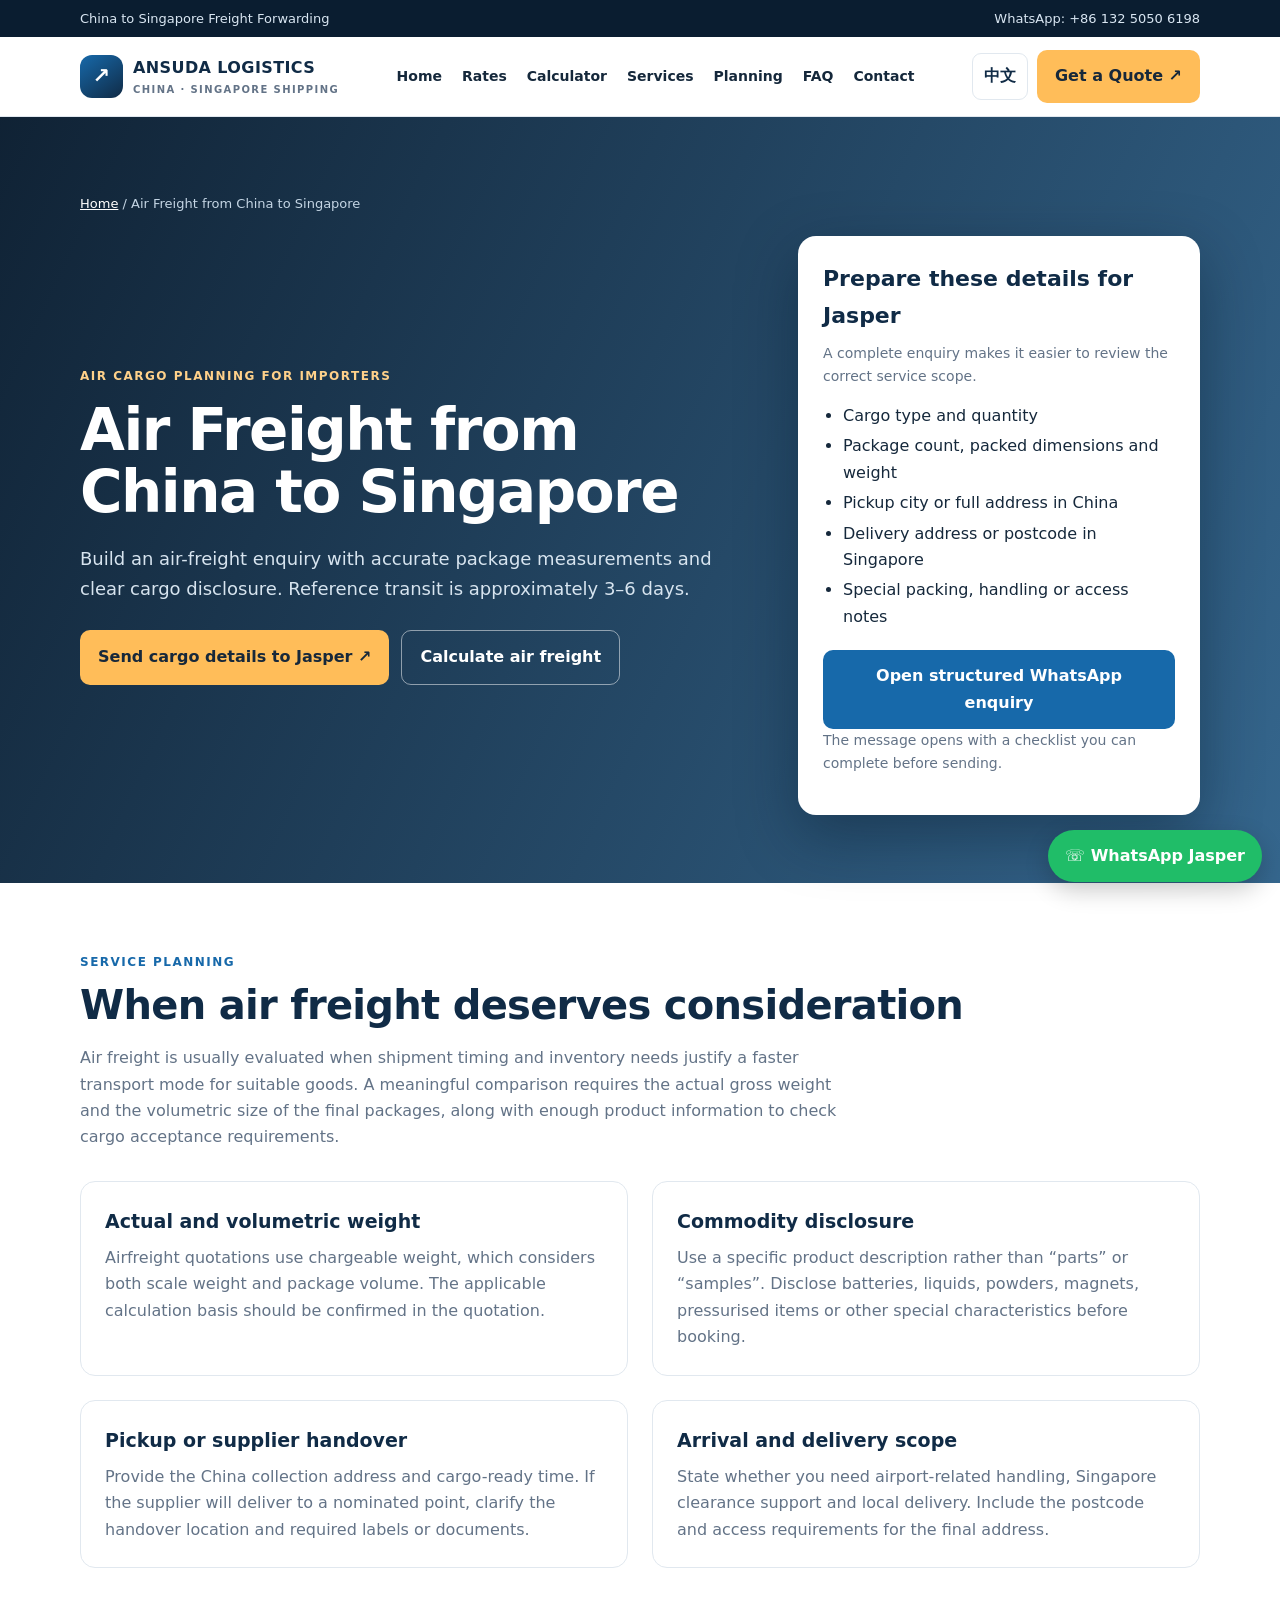
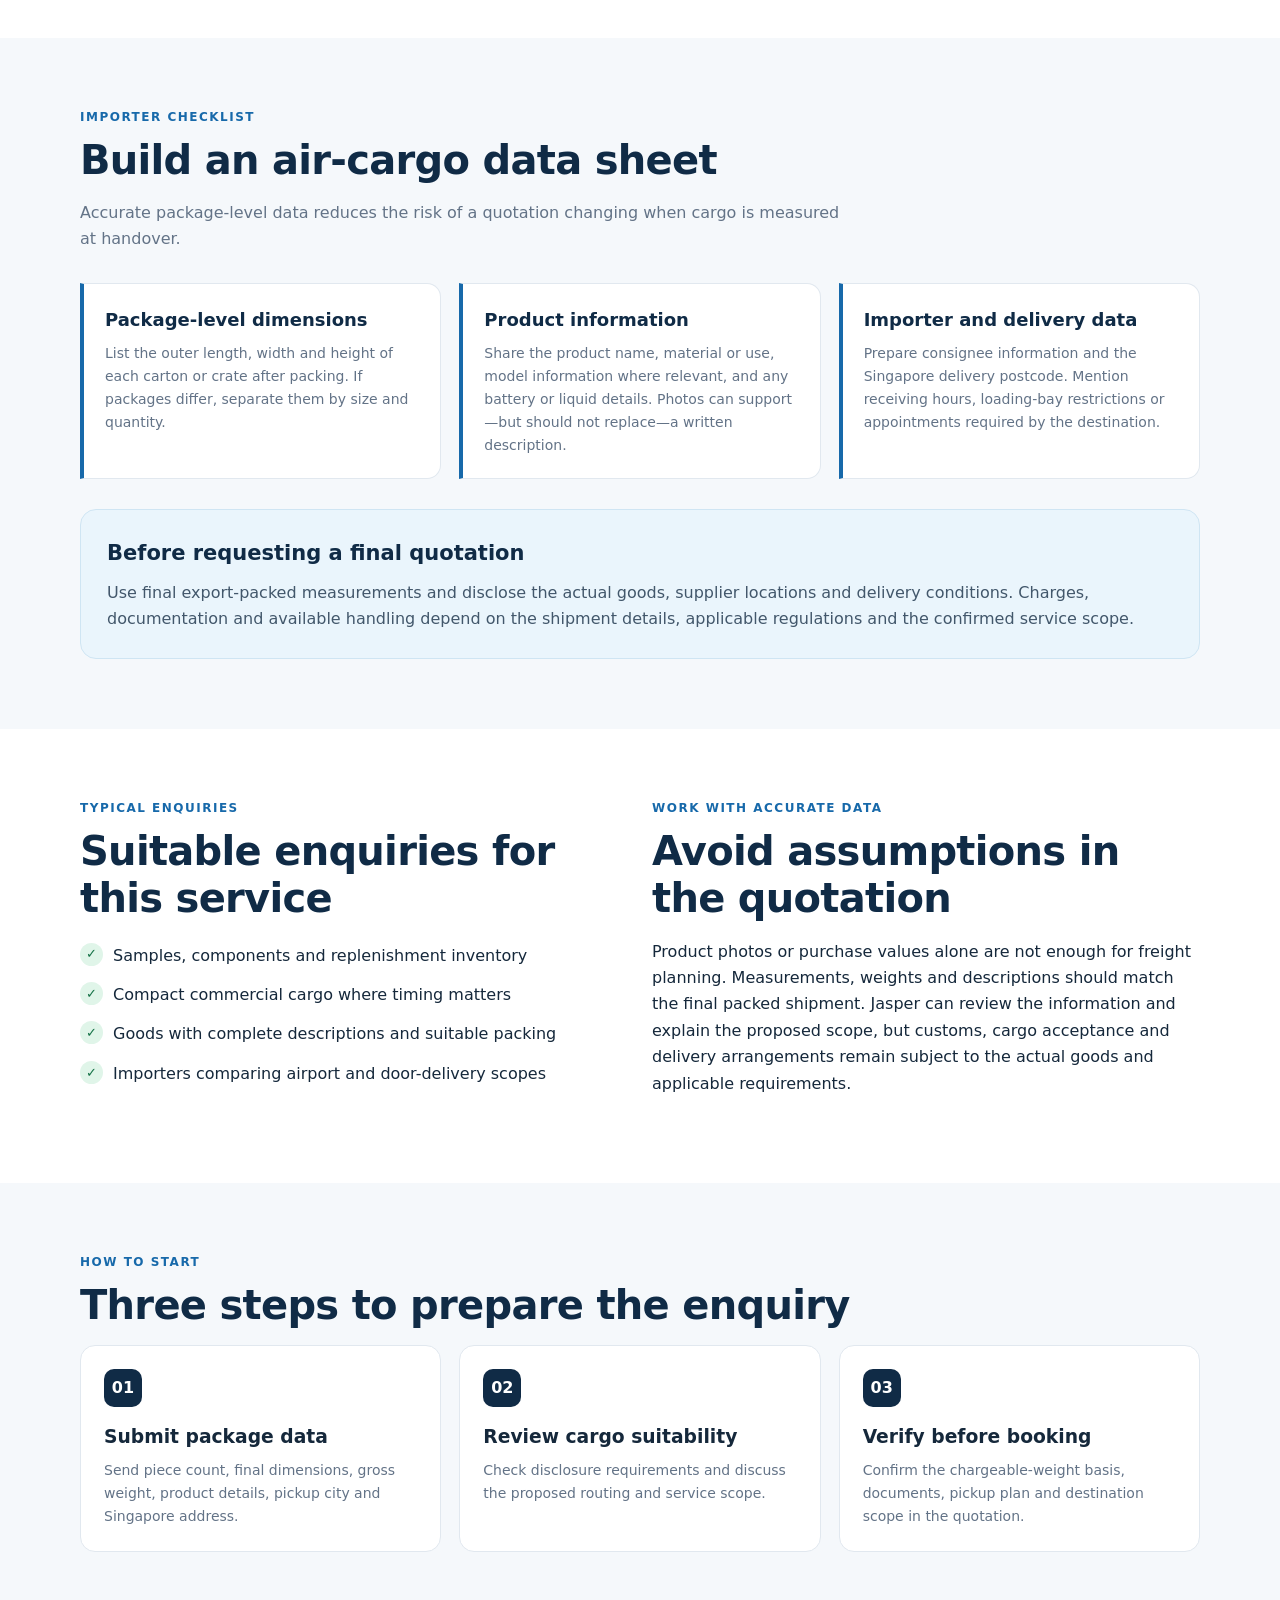
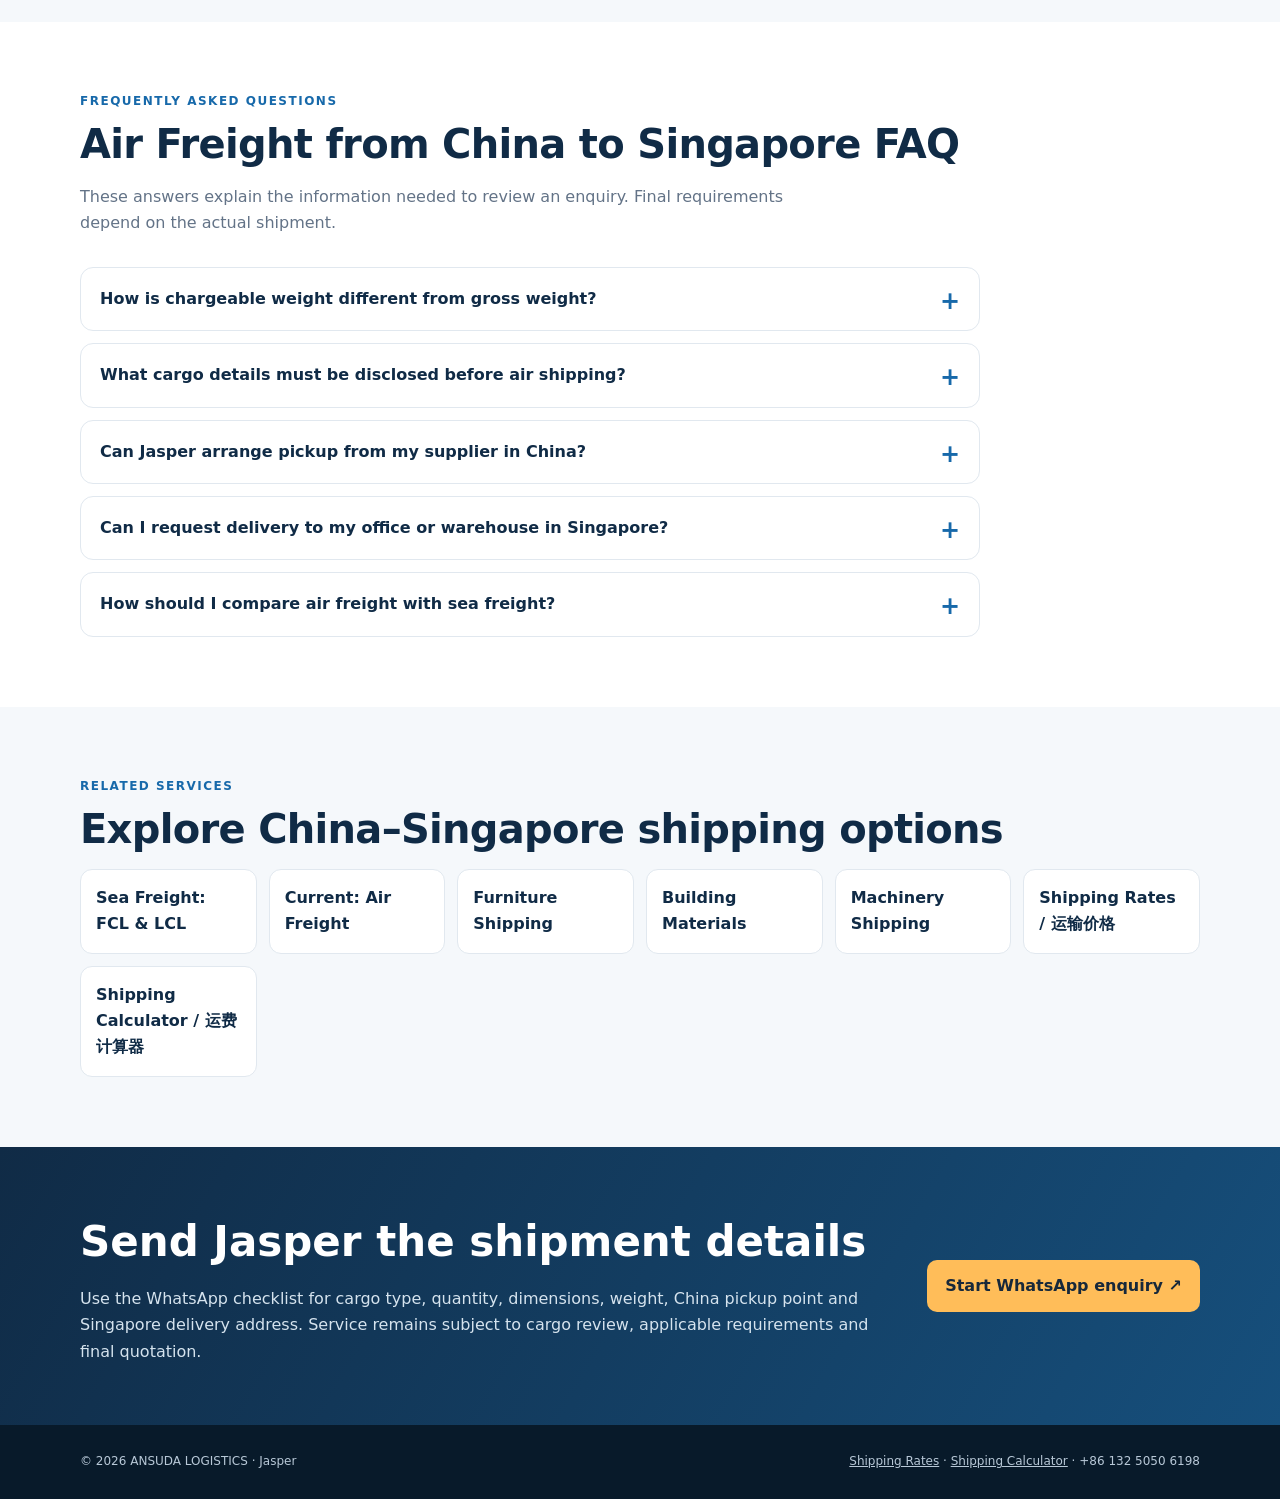
==== commit 3bbbc7f2: "Add public shipping rates and freight calculator" ====
--- a/air-freight-china-to-singapore/index.html
+++ b/air-freight-china-to-singapore/index.html
@@ -1,14 +1,14 @@
 <!DOCTYPE html>
-<html lang="en"><head><meta charset="utf-8"><meta name="viewport" content="width=device-width,initial-scale=1"><meta name="description" content="Plan air freight from China to Singapore using accurate chargeable weight, cargo disclosure, pickup details and final delivery requirements."><meta name="theme-color" content="#102b46"><link rel="canonical" href="https://sgshipping.com.cn/air-freight-china-to-singapore/"><link rel="stylesheet" href="/assets/service-pages.css"><title>Air Freight China to Singapore | ANSUDA Logistics</title><script type="application/ld+json">{"@context":"https://schema.org","@graph":[{"@type":"Service","name":"Air Freight from China to Singapore","description":"Plan air freight from China to Singapore using accurate chargeable weight, cargo disclosure, pickup details and final delivery requirements.","url":"https://sgshipping.com.cn/air-freight-china-to-singapore/","provider":{"@type":"Organization","name":"ANSUDA Logistics","url":"https://sgshipping.com.cn/"},"areaServed":{"@type":"Country","name":"Singapore"}},{"@type":"BreadcrumbList","itemListElement":[{"@type":"ListItem","position":1,"name":"Home","item":"https://sgshipping.com.cn/"},{"@type":"ListItem","position":2,"name":"Air Freight from China to Singapore","item":"https://sgshipping.com.cn/air-freight-china-to-singapore/"}]},{"@type":"FAQPage","mainEntity":[{"@type":"Question","name":"How is chargeable weight different from gross weight?","acceptedAnswer":{"@type":"Answer","text":"Gross weight is the scale weight. Chargeable weight also considers the space occupied by the packages. The carrier’s applicable volumetric basis should be confirmed when the shipment is quoted."}},{"@type":"Question","name":"What cargo details must be disclosed before air shipping?","acceptedAnswer":{"@type":"Answer","text":"Give a precise commodity description and disclose batteries, liquids, powders, magnets, pressurised contents or other special characteristics. Incomplete descriptions can prevent a reliable acceptance review."}},{"@type":"Question","name":"Can Jasper arrange pickup from my supplier in China?","acceptedAnswer":{"@type":"Answer","text":"Pickup can be discussed as part of the quotation. Provide the full collection address, contact person, cargo-ready date, package count and any handover restrictions."}},{"@type":"Question","name":"Can I request delivery to my office or warehouse in Singapore?","acceptedAnswer":{"@type":"Answer","text":"Yes, include it in the enquiry. Provide the postcode, floor or loading-bay information, receiving hours and any appointment rules so the delivery scope can be assessed."}},{"@type":"Question","name":"How should I compare air freight with sea freight?","acceptedAnswer":{"@type":"Answer","text":"Compare the complete service scope, chargeable quantity, cargo suitability and business timing—not only a headline freight figure. Jasper can review both options when the shipment data is complete."}}]}]}</script></head>
+<html lang="en"><head><meta charset="utf-8"><meta name="viewport" content="width=device-width,initial-scale=1"><meta name="description" content="Plan air freight from China to Singapore using accurate chargeable weight, cargo disclosure, pickup details and final delivery requirements."><meta name="theme-color" content="#102b46"><link rel="canonical" href="https://sgshipping.com.cn/air-freight-china-to-singapore/"><link rel="stylesheet" href="/assets/service-pages.css"><title>Air Freight China to Singapore | ANSUDA Logistics</title><script type="application/ld+json">{"@context":"https://schema.org","@graph":[{"@type":"Service","name":"Air Freight from China to Singapore","description":"Plan air freight from China to Singapore using accurate chargeable weight, cargo disclosure, pickup details and final delivery requirements.","url":"https://sgshipping.com.cn/air-freight-china-to-singapore/","provider":{"@type":"Organization","name":"ANSUDA Logistics","url":"https://sgshipping.com.cn/"},"areaServed":{"@type":"Country","name":"Singapore"}},{"@type":"BreadcrumbList","itemListElement":[{"@type":"ListItem","position":1,"name":"Home","item":"https://sgshipping.com.cn/"},{"@type":"ListItem","position":2,"name":"Air Freight from China to Singapore","item":"https://sgshipping.com.cn/air-freight-china-to-singapore/"}]}]}</script></head>
 <body><div class="topbar"><div class="wrap"><span>China to Singapore Freight Forwarding</span><span>WhatsApp: +86 132 5050 6198</span></div></div>
-<nav class="nav" aria-label="Primary"><div class="wrap navinner"><a class="brand" href="/"><span class="brandmark">↗</span><span>ANSUDA LOGISTICS<small>CHINA · SINGAPORE SHIPPING</small></span></a><button class="menu" id="menu" type="button" aria-expanded="false" aria-controls="navlinks" aria-label="Open navigation menu">☰</button><div class="navlinks" id="navlinks"><a href="/">Home</a><a href="/#services">Services</a><a href="#details">Planning</a><a href="#faq">FAQ</a><a href="#contact">Contact</a></div><div class="actions"><a class="lang" href="/?lang=zh" lang="zh">中文</a><a class="btn" href="https://wa.me/8613250506198?text=Hi%20Jasper%2C%20I'd%20like%20an%20air%20freight%20quote%20from%20China%20to%20Singapore.%0A%0ACargo%20type%3A%0AQuantity%20%2F%20number%20of%20packages%3A%0APacked%20dimensions%20(L%20%C3%97%20W%20%C3%97%20H)%3A%0AGross%20weight%3A%0APickup%20city%20%2F%20address%20in%20China%3A%0ADelivery%20address%20%2F%20postcode%20in%20Singapore%3A%0AOther%20notes%3A" target="_blank" rel="noopener">Get a Quote ↗</a></div></div></nav>
-<main><section class="hero"><div class="wrap"><p class="breadcrumbs"><a href="/">Home</a> / Air Freight from China to Singapore</p><div class="hero-grid"><div><div class="eyebrow">AIR CARGO PLANNING FOR IMPORTERS</div><h1>Air Freight from China to Singapore</h1><p class="lead">Build an air-freight enquiry with accurate package measurements, a clear commodity description and early disclosure of controlled cargo characteristics.</p><div class="hero-buttons"><a class="btn" href="https://wa.me/8613250506198?text=Hi%20Jasper%2C%20I'd%20like%20an%20air%20freight%20quote%20from%20China%20to%20Singapore.%0A%0ACargo%20type%3A%0AQuantity%20%2F%20number%20of%20packages%3A%0APacked%20dimensions%20(L%20%C3%97%20W%20%C3%97%20H)%3A%0AGross%20weight%3A%0APickup%20city%20%2F%20address%20in%20China%3A%0ADelivery%20address%20%2F%20postcode%20in%20Singapore%3A%0AOther%20notes%3A" target="_blank" rel="noopener">Send cargo details to Jasper ↗</a><a class="btn outline" href="#details">Review planning details ↓</a></div></div><aside class="quote-card"><h2>Prepare these details for Jasper</h2><p>A complete enquiry makes it easier to review the correct service scope.</p><ul><li>Cargo type and quantity</li><li>Package count, packed dimensions and weight</li><li>Pickup city or full address in China</li><li>Delivery address or postcode in Singapore</li><li>Special packing, handling or access notes</li></ul><a class="btn blue" href="https://wa.me/8613250506198?text=Hi%20Jasper%2C%20I'd%20like%20an%20air%20freight%20quote%20from%20China%20to%20Singapore.%0A%0ACargo%20type%3A%0AQuantity%20%2F%20number%20of%20packages%3A%0APacked%20dimensions%20(L%20%C3%97%20W%20%C3%97%20H)%3A%0AGross%20weight%3A%0APickup%20city%20%2F%20address%20in%20China%3A%0ADelivery%20address%20%2F%20postcode%20in%20Singapore%3A%0AOther%20notes%3A" target="_blank" rel="noopener">Open structured WhatsApp enquiry</a><p class="microcopy">The message opens with a checklist you can complete before sending.</p></aside></div></div></section>
+<nav class="nav" aria-label="Primary"><div class="wrap navinner"><a class="brand" href="/"><span class="brandmark">↗</span><span>ANSUDA LOGISTICS<small>CHINA · SINGAPORE SHIPPING</small></span></a><button class="menu" id="menu" type="button" aria-expanded="false" aria-controls="navlinks" aria-label="Open navigation menu">☰</button><div class="navlinks" id="navlinks"><a href="/">Home</a><a href="/shipping-rates/" data-en="Rates" data-zh="价格">Rates</a><a href="/shipping-calculator/" data-en="Calculator" data-zh="计算器">Calculator</a><a href="/#services">Services</a><a href="#details">Planning</a><a href="#faq">FAQ</a><a href="#contact">Contact</a></div><div class="actions"><a class="lang" href="/?lang=zh" lang="zh">中文</a><a class="btn" href="https://wa.me/8613250506198?text=Hi%20Jasper%2C%20I'd%20like%20an%20air%20freight%20quote%20from%20China%20to%20Singapore.%0A%0ACargo%20type%3A%0AQuantity%20%2F%20number%20of%20packages%3A%0APacked%20dimensions%20(L%20%C3%97%20W%20%C3%97%20H)%3A%0AGross%20weight%3A%0APickup%20city%20%2F%20address%20in%20China%3A%0ADelivery%20address%20%2F%20postcode%20in%20Singapore%3A%0AOther%20notes%3A" target="_blank" rel="noopener">Get a Quote ↗</a></div></div></nav>
+<main><section class="hero"><div class="wrap"><p class="breadcrumbs"><a href="/">Home</a> / Air Freight from China to Singapore</p><div class="hero-grid"><div><div class="eyebrow">AIR CARGO PLANNING FOR IMPORTERS</div><h1>Air Freight from China to Singapore</h1><p class="lead">Build an air-freight enquiry with accurate package measurements and clear cargo disclosure. Reference transit is approximately 3–6 days.</p><div class="hero-buttons"><a class="btn" href="https://wa.me/8613250506198?text=Hi%20Jasper%2C%20I'd%20like%20an%20air%20freight%20quote%20from%20China%20to%20Singapore.%0A%0ACargo%20type%3A%0AQuantity%20%2F%20number%20of%20packages%3A%0APacked%20dimensions%20(L%20%C3%97%20W%20%C3%97%20H)%3A%0AGross%20weight%3A%0APickup%20city%20%2F%20address%20in%20China%3A%0ADelivery%20address%20%2F%20postcode%20in%20Singapore%3A%0AOther%20notes%3A" target="_blank" rel="noopener">Send cargo details to Jasper ↗</a><a class="btn outline" href="/shipping-calculator/">Calculate air freight</a></div></div><aside class="quote-card"><h2>Prepare these details for Jasper</h2><p>A complete enquiry makes it easier to review the correct service scope.</p><ul><li>Cargo type and quantity</li><li>Package count, packed dimensions and weight</li><li>Pickup city or full address in China</li><li>Delivery address or postcode in Singapore</li><li>Special packing, handling or access notes</li></ul><a class="btn blue" href="https://wa.me/8613250506198?text=Hi%20Jasper%2C%20I'd%20like%20an%20air%20freight%20quote%20from%20China%20to%20Singapore.%0A%0ACargo%20type%3A%0AQuantity%20%2F%20number%20of%20packages%3A%0APacked%20dimensions%20(L%20%C3%97%20W%20%C3%97%20H)%3A%0AGross%20weight%3A%0APickup%20city%20%2F%20address%20in%20China%3A%0ADelivery%20address%20%2F%20postcode%20in%20Singapore%3A%0AOther%20notes%3A" target="_blank" rel="noopener">Open structured WhatsApp enquiry</a><p class="microcopy">The message opens with a checklist you can complete before sending.</p></aside></div></div></section>
 <section class="section" id="details"><div class="wrap"><div class="kicker">SERVICE PLANNING</div><h2>When air freight deserves consideration</h2><p class="section-intro">Air freight is usually evaluated when shipment timing and inventory needs justify a faster transport mode for suitable goods. A meaningful comparison requires the actual gross weight and the volumetric size of the final packages, along with enough product information to check cargo acceptance requirements.</p><div class="grid-2"><article class="card"><h3>Actual and volumetric weight</h3><p>Airfreight quotations use chargeable weight, which considers both scale weight and package volume. The applicable calculation basis should be confirmed in the quotation.</p></article><article class="card"><h3>Commodity disclosure</h3><p>Use a specific product description rather than “parts” or “samples”. Disclose batteries, liquids, powders, magnets, pressurised items or other special characteristics before booking.</p></article><article class="card"><h3>Pickup or supplier handover</h3><p>Provide the China collection address and cargo-ready time. If the supplier will deliver to a nominated point, clarify the handover location and required labels or documents.</p></article><article class="card"><h3>Arrival and delivery scope</h3><p>State whether you need airport-related handling, Singapore clearance support and local delivery. Include the postcode and access requirements for the final address.</p></article></div></div></section>
 <section class="section soft"><div class="wrap"><div class="kicker">IMPORTER CHECKLIST</div><h2>Build an air-cargo data sheet</h2><p class="section-intro">Accurate package-level data reduces the risk of a quotation changing when cargo is measured at handover.</p><div class="facts-grid"><article class="fact"><h3>Package-level dimensions</h3><p>List the outer length, width and height of each carton or crate after packing. If packages differ, separate them by size and quantity.</p></article><article class="fact"><h3>Product information</h3><p>Share the product name, material or use, model information where relevant, and any battery or liquid details. Photos can support—but should not replace—a written description.</p></article><article class="fact"><h3>Importer and delivery data</h3><p>Prepare consignee information and the Singapore delivery postcode. Mention receiving hours, loading-bay restrictions or appointments required by the destination.</p></article></div><div class="info-band"><h3>Before requesting a final quotation</h3><p>Use final export-packed measurements and disclose the actual goods, supplier locations and delivery conditions. Charges, documentation and available handling depend on the shipment details, applicable regulations and the confirmed service scope.</p></div></div></section>
 <section class="section"><div class="wrap grid-2"><div><div class="kicker">TYPICAL ENQUIRIES</div><h2>Suitable enquiries for this service</h2><ul class="checklist"><li><span class="check">✓</span><span>Samples, components and replenishment inventory</span></li><li><span class="check">✓</span><span>Compact commercial cargo where timing matters</span></li><li><span class="check">✓</span><span>Goods with complete descriptions and suitable packing</span></li><li><span class="check">✓</span><span>Importers comparing airport and door-delivery scopes</span></li></ul></div><div><div class="kicker">WORK WITH ACCURATE DATA</div><h2>Avoid assumptions in the quotation</h2><p>Product photos or purchase values alone are not enough for freight planning. Measurements, weights and descriptions should match the final packed shipment. Jasper can review the information and explain the proposed scope, but customs, cargo acceptance and delivery arrangements remain subject to the actual goods and applicable requirements.</p></div></div></section>
 <section class="section soft"><div class="wrap"><div class="kicker">HOW TO START</div><h2>Three steps to prepare the enquiry</h2><div class="steps"><article class="step"><b>01</b><h3>Submit package data</h3><p>Send piece count, final dimensions, gross weight, product details, pickup city and Singapore address.</p></article><article class="step"><b>02</b><h3>Review cargo suitability</h3><p>Check disclosure requirements and discuss the proposed routing and service scope.</p></article><article class="step"><b>03</b><h3>Verify before booking</h3><p>Confirm the chargeable-weight basis, documents, pickup plan and destination scope in the quotation.</p></article></div></div></section>
 <section class="section" id="faq"><div class="wrap"><div class="kicker">FREQUENTLY ASKED QUESTIONS</div><h2>Air Freight from China to Singapore FAQ</h2><p class="section-intro">These answers explain the information needed to review an enquiry. Final requirements depend on the actual shipment.</p><div class="faq-list"><details><summary>How is chargeable weight different from gross weight?</summary><p>Gross weight is the scale weight. Chargeable weight also considers the space occupied by the packages. The carrier’s applicable volumetric basis should be confirmed when the shipment is quoted.</p></details><details><summary>What cargo details must be disclosed before air shipping?</summary><p>Give a precise commodity description and disclose batteries, liquids, powders, magnets, pressurised contents or other special characteristics. Incomplete descriptions can prevent a reliable acceptance review.</p></details><details><summary>Can Jasper arrange pickup from my supplier in China?</summary><p>Pickup can be discussed as part of the quotation. Provide the full collection address, contact person, cargo-ready date, package count and any handover restrictions.</p></details><details><summary>Can I request delivery to my office or warehouse in Singapore?</summary><p>Yes, include it in the enquiry. Provide the postcode, floor or loading-bay information, receiving hours and any appointment rules so the delivery scope can be assessed.</p></details><details><summary>How should I compare air freight with sea freight?</summary><p>Compare the complete service scope, chargeable quantity, cargo suitability and business timing—not only a headline freight figure. Jasper can review both options when the shipment data is complete.</p></details></div></div></section>
-<section class="section soft"><div class="wrap"><div class="kicker">RELATED SERVICES</div><h2>Explore China–Singapore shipping options</h2><div class="related"><a href="/sea-freight-china-to-singapore/">Sea Freight: FCL & LCL</a><a href="/air-freight-china-to-singapore/">Current: Air Freight</a><a href="/furniture-shipping-china-to-singapore/">Furniture Shipping</a><a href="/building-materials-shipping-to-singapore/">Building Materials</a><a href="/machinery-shipping-china-to-singapore/">Machinery Shipping</a></div></div></section>
+<section class="section soft"><div class="wrap"><div class="kicker">RELATED SERVICES</div><h2>Explore China–Singapore shipping options</h2><div class="related"><a href="/sea-freight-china-to-singapore/">Sea Freight: FCL & LCL</a><a href="/air-freight-china-to-singapore/">Current: Air Freight</a><a href="/furniture-shipping-china-to-singapore/">Furniture Shipping</a><a href="/building-materials-shipping-to-singapore/">Building Materials</a><a href="/machinery-shipping-china-to-singapore/">Machinery Shipping</a><a href="/shipping-rates/" data-en="Shipping Rates" data-zh="运输价格">Shipping Rates / 运输价格</a><a href="/shipping-calculator/" data-en="Shipping Calculator" data-zh="运费计算器">Shipping Calculator / 运费计算器</a></div></div></section>
 <section class="cta" id="contact"><div class="wrap cta-grid"><div><h2>Send Jasper the shipment details</h2><p>Use the WhatsApp checklist for cargo type, quantity, dimensions, weight, China pickup point and Singapore delivery address. Service remains subject to cargo review, applicable requirements and final quotation.</p></div><a class="btn" href="https://wa.me/8613250506198?text=Hi%20Jasper%2C%20I'd%20like%20an%20air%20freight%20quote%20from%20China%20to%20Singapore.%0A%0ACargo%20type%3A%0AQuantity%20%2F%20number%20of%20packages%3A%0APacked%20dimensions%20(L%20%C3%97%20W%20%C3%97%20H)%3A%0AGross%20weight%3A%0APickup%20city%20%2F%20address%20in%20China%3A%0ADelivery%20address%20%2F%20postcode%20in%20Singapore%3A%0AOther%20notes%3A" target="_blank" rel="noopener">Start WhatsApp enquiry ↗</a></div></section></main>
-<footer class="footer"><div class="wrap"><span>© <span id="year"></span> ANSUDA LOGISTICS · Jasper</span><span>China to Singapore Freight Forwarding · +86 132 5050 6198</span></div></footer><a class="floating-wa" href="https://wa.me/8613250506198?text=Hi%20Jasper%2C%20I'd%20like%20an%20air%20freight%20quote%20from%20China%20to%20Singapore.%0A%0ACargo%20type%3A%0AQuantity%20%2F%20number%20of%20packages%3A%0APacked%20dimensions%20(L%20%C3%97%20W%20%C3%97%20H)%3A%0AGross%20weight%3A%0APickup%20city%20%2F%20address%20in%20China%3A%0ADelivery%20address%20%2F%20postcode%20in%20Singapore%3A%0AOther%20notes%3A" target="_blank" rel="noopener" aria-label="Ask Jasper about air freight on WhatsApp">☏ WhatsApp Jasper</a>
-<script>const menu=document.getElementById('menu'),links=document.getElementById('navlinks');menu.addEventListener('click',()=>{const open=menu.getAttribute('aria-expanded')==='true';menu.setAttribute('aria-expanded',String(!open));menu.textContent=open?'☰':'×';links.classList.toggle('open',!open)});links.querySelectorAll('a').forEach(a=>a.addEventListener('click',()=>{links.classList.remove('open');menu.setAttribute('aria-expanded','false');menu.textContent='☰'}));document.addEventListener('keydown',e=>{if(e.key==='Escape'){links.classList.remove('open');menu.setAttribute('aria-expanded','false');menu.textContent='☰'}});document.getElementById('year').textContent=new Date().getFullYear();</script></body></html>+<footer class="footer"><div class="wrap"><span>© <span id="year"></span> ANSUDA LOGISTICS · Jasper</span><span><a href="/shipping-rates/" data-en="Shipping Rates" data-zh="运输价格">Shipping Rates</a> · <a href="/shipping-calculator/" data-en="Shipping Calculator" data-zh="运费计算器">Shipping Calculator</a> · +86 132 5050 6198</span></div></footer><a class="floating-wa" href="https://wa.me/8613250506198?text=Hi%20Jasper%2C%20I'd%20like%20an%20air%20freight%20quote%20from%20China%20to%20Singapore.%0A%0ACargo%20type%3A%0AQuantity%20%2F%20number%20of%20packages%3A%0APacked%20dimensions%20(L%20%C3%97%20W%20%C3%97%20H)%3A%0AGross%20weight%3A%0APickup%20city%20%2F%20address%20in%20China%3A%0ADelivery%20address%20%2F%20postcode%20in%20Singapore%3A%0AOther%20notes%3A" target="_blank" rel="noopener" aria-label="Ask Jasper about air freight on WhatsApp">☏ WhatsApp Jasper</a>
+<script>const menu=document.getElementById('menu'),links=document.getElementById('navlinks');menu.addEventListener('click',()=>{const open=menu.getAttribute('aria-expanded')==='true';menu.setAttribute('aria-expanded',String(!open));menu.textContent=open?'☰':'×';links.classList.toggle('open',!open)});links.querySelectorAll('a').forEach(a=>a.addEventListener('click',()=>{links.classList.remove('open');menu.setAttribute('aria-expanded','false');menu.textContent='☰'}));document.addEventListener('keydown',e=>{if(e.key==='Escape'){links.classList.remove('open');menu.setAttribute('aria-expanded','false');menu.textContent='☰'}});document.getElementById('year').textContent=new Date().getFullYear();</script></body></html>
--- a/assets/service-pages.css
+++ b/assets/service-pages.css
@@ -4,4 +4,9 @@
 @media(max-width:600px){.actions{order:3;width:100%;display:grid;grid-template-columns:auto minmax(0,1fr)}.actions .btn{width:100%}.grid-2,.steps,.related{grid-template-columns:minmax(0,1fr)}.hero{padding:50px 0}.lead{font-size:16px}}
 @media(max-width:420px){.topbar .wrap{display:block;text-align:center}.navinner{padding:10px 0}.brandmark{width:38px;height:38px;flex-basis:38px}.brand{font-size:14px;min-width:0}.brand small{font-size:8px;letter-spacing:.8px}.actions .btn{padding:10px 8px;font-size:12px}.hero h1{font-size:clamp(31px,10vw,38px)}.hero-buttons .btn{width:100%;text-align:center}.quote-card,.card,.step{padding:19px}.floating-wa{right:12px;bottom:12px;width:54px;height:54px;padding:0;display:grid;place-items:center;font-size:0}.floating-wa:before{content:"☏";font-size:25px}.footer{padding-bottom:82px}}
 .info-band{background:#eaf5fc;border:1px solid #cfe5f3;border-radius:16px;padding:26px;margin-top:30px}.info-band h3{margin:0 0 9px;color:var(--navy);font-size:21px}.info-band p{margin:0;color:#42576b}.facts-grid{display:grid;grid-template-columns:repeat(3,minmax(0,1fr));gap:18px}.fact{border-left:4px solid var(--blue);background:#fff;border-radius:0 14px 14px 0;padding:21px;border-top:1px solid var(--line);border-right:1px solid var(--line);border-bottom:1px solid var(--line)}.fact h3{margin:0 0 7px;color:var(--navy);font-size:18px}.fact p{margin:0;color:var(--muted);font-size:14px}.faq-list{display:grid;gap:12px;max-width:900px}.faq-list details{background:#fff;border:1px solid var(--line);border-radius:13px;padding:0 19px}.faq-list details[open]{border-color:#b9d9ee;box-shadow:0 8px 22px #102b460d}.faq-list summary{cursor:pointer;list-style:none;font-weight:850;color:var(--navy);padding:18px 30px 18px 0;position:relative}.faq-list summary::-webkit-details-marker{display:none}.faq-list summary:after{content:"+";position:absolute;right:0;top:14px;font-size:24px;color:var(--blue)}.faq-list details[open] summary:after{content:"−"}.faq-list p{margin:0;padding:0 0 18px;color:var(--muted)}.microcopy{font-size:13px;color:var(--muted)}.quote-card .btn{width:100%;text-align:center}.quote-card li{margin-bottom:4px}
-@media(max-width:900px){.facts-grid{grid-template-columns:minmax(0,1fr)}}@media(max-width:420px){.info-band{padding:20px}.faq-list details{padding:0 15px}.faq-list summary{padding-right:25px}}+.photo-section{padding:38px 0 14px;background:#fff}.photo-section h2{font-size:clamp(25px,3vw,34px);line-height:1.2;color:var(--navy);margin:8px 0 22px}.photo-gallery{display:grid;grid-template-columns:repeat(2,minmax(0,1fr));gap:20px;align-items:start}.photo-card{margin:0;overflow:hidden;border:1px solid var(--line);border-radius:16px;background:#fff;box-shadow:0 12px 30px #102b460d}.photo-card picture{display:block}.photo-card img{display:block;width:100%;height:auto;object-fit:contain;background:#edf2f6}.photo-card.wide{grid-column:1/-1}.photo-card figcaption{padding:13px 16px;color:var(--muted);font-size:14px}
+@media(max-width:900px){.facts-grid,.photo-gallery{grid-template-columns:minmax(0,1fr)}.photo-card.wide{grid-column:auto}}@media(max-width:420px){.info-band{padding:20px}.faq-list details{padding:0 15px}.faq-list summary{padding-right:25px}.photo-section{padding-top:28px}.photo-card figcaption{font-size:13px}}
+
+@media(max-width:420px){.photo-section{padding-bottom:84px}.photo-card:last-child figcaption{min-height:72px;padding-right:80px}}
+
+.related{grid-template-columns:repeat(auto-fit,minmax(150px,1fr))}
